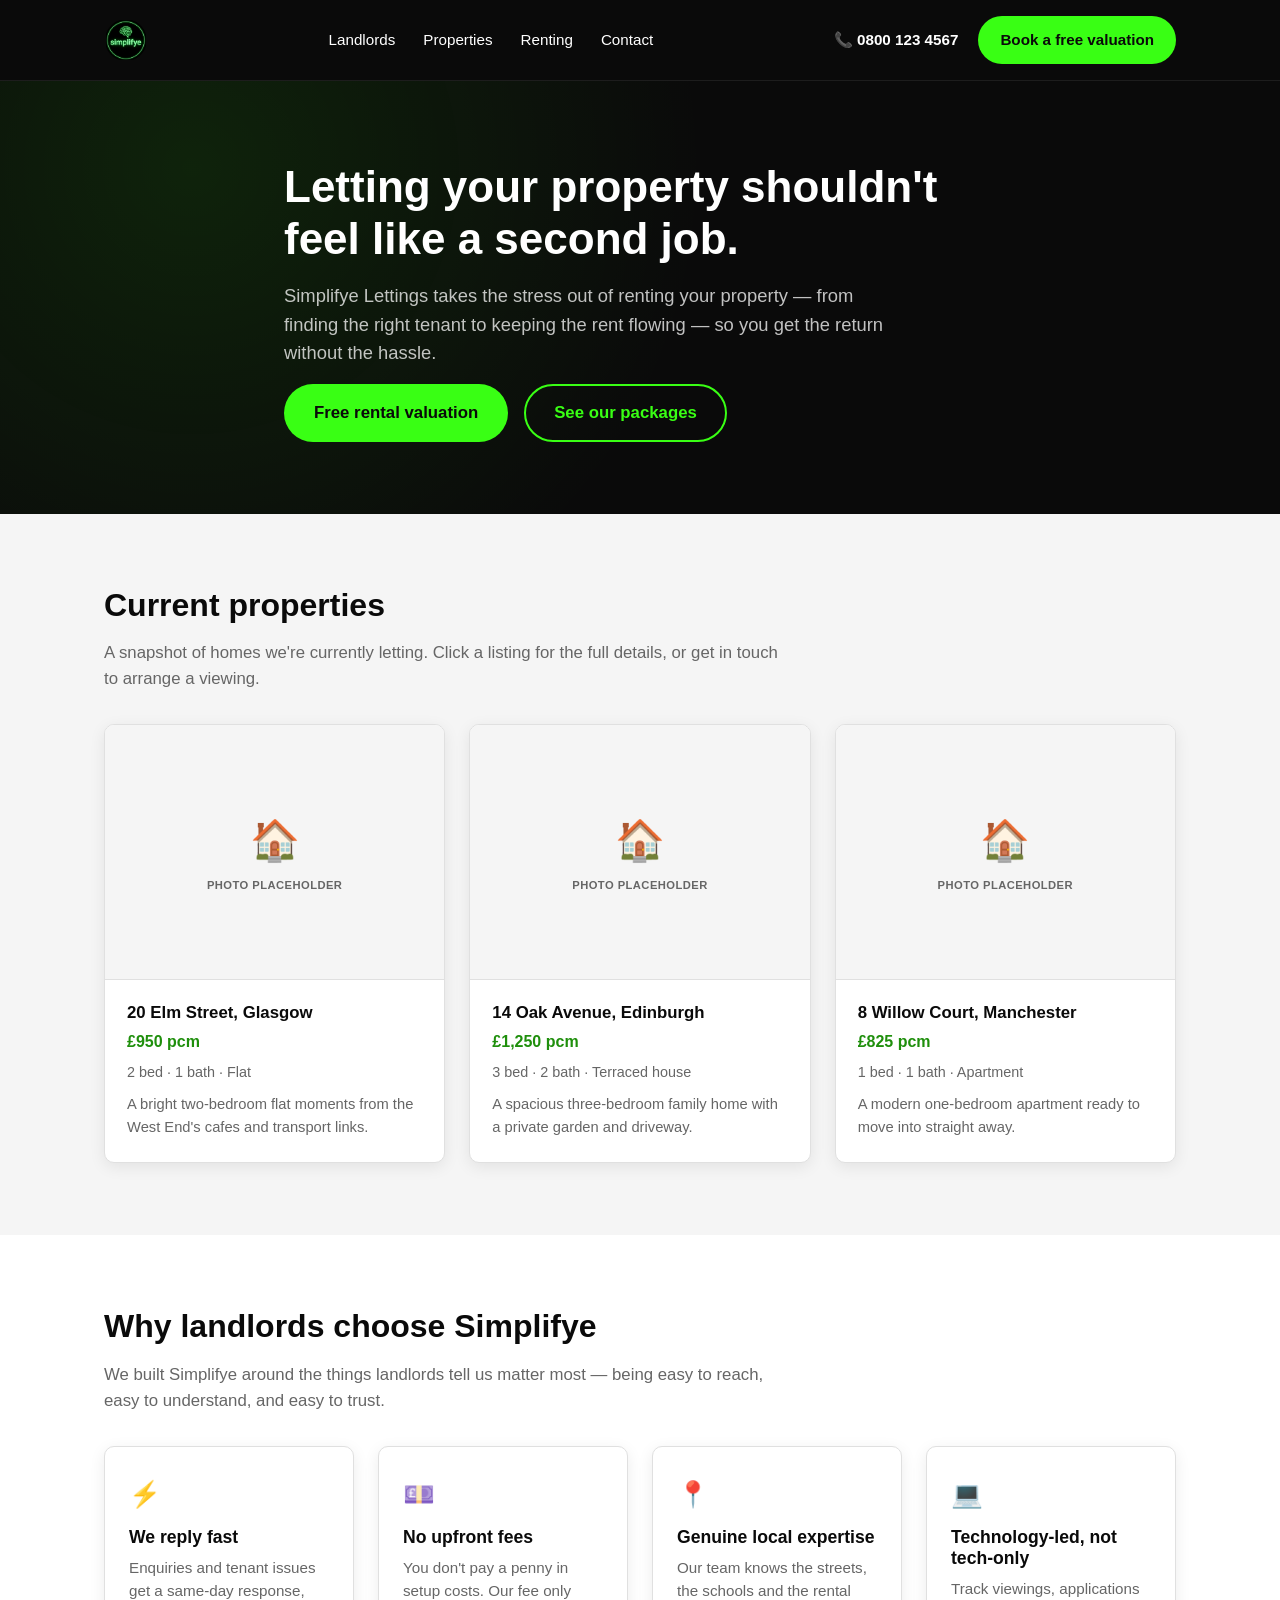
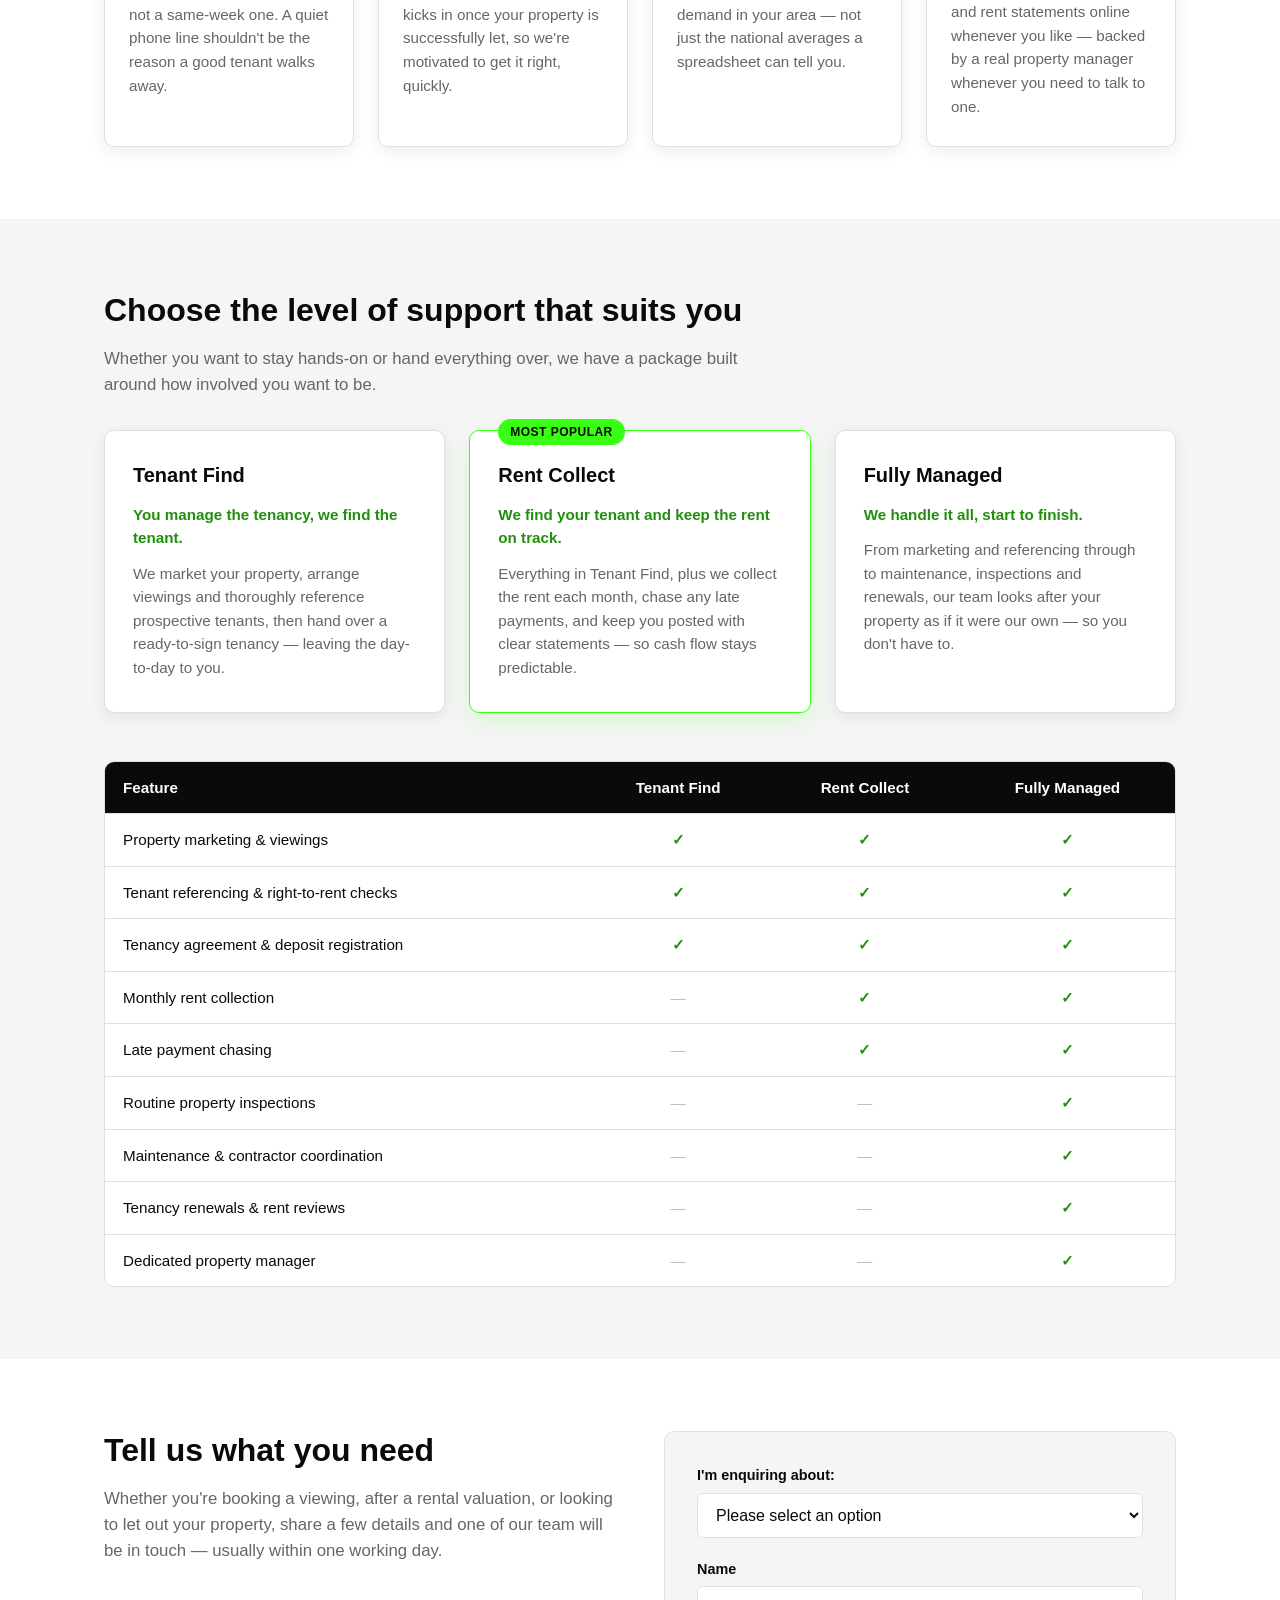
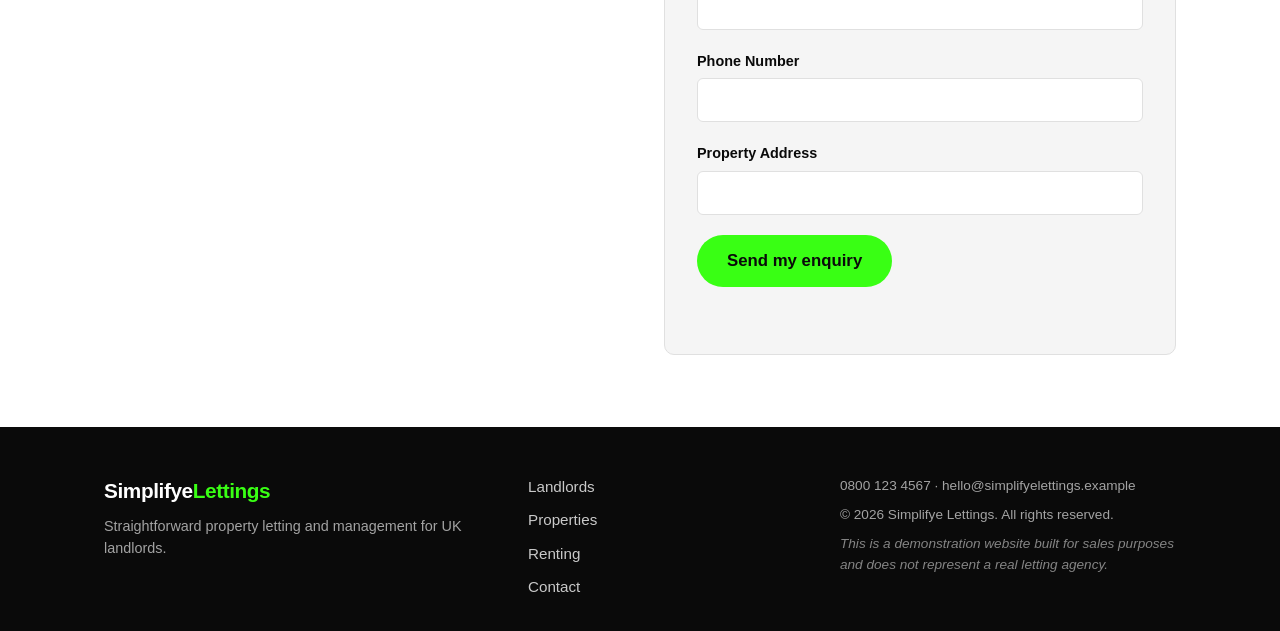
==== index.html @ fdaa7427 "Add browsable Properties section with detail modal - New "Current properties" section with 3 sample " ====
<!DOCTYPE html>
<html lang="en-GB">
<head>
<meta charset="UTF-8">
<meta name="viewport" content="width=device-width, initial-scale=1.0">
<title>Simplifye Lettings — Stress-Free Property Letting for UK Landlords</title>
<meta name="description" content="Simplifye Lettings helps UK landlords let and manage their properties with speed, transparency and local expertise. Book a free rental valuation today.">
<link rel="stylesheet" href="css/styles.css">
</head>
<body>

<header class="site-header">
  <div class="container header-inner">
    <a href="#top" class="logo">
      <img src="assets/Simplifye_Logo.png" alt="Simplifye Lettings" class="logo-img">
    </a>

    <nav class="main-nav" aria-label="Main navigation">
      <a href="#landlords">Landlords</a>
      <a href="#properties">Properties</a>
      <a href="#renting">Renting</a>
      <a href="#contact">Contact</a>
    </nav>

    <div class="header-actions">
      <a href="tel:08001234567" class="phone-link">
        <span aria-hidden="true">📞</span> 0800 123 4567
      </a>
      <a href="#contact" class="btn btn-primary">Book a free valuation</a>
    </div>
  </div>
</header>

<main id="top">

  <!-- HERO -->
  <section class="hero">
    <div class="container hero-inner">
      <h1>Letting your property shouldn't feel like a second job.</h1>
      <p class="hero-sub">
        Simplifye Lettings takes the stress out of renting your property — from finding
        the right tenant to keeping the rent flowing — so you get the return without the hassle.
      </p>
      <div class="hero-ctas">
        <a href="#contact" class="btn btn-primary btn-large">Free rental valuation</a>
        <a href="#packages" class="btn btn-secondary btn-large">See our packages</a>
      </div>
    </div>
  </section>

  <!-- PROPERTIES -->
  <section class="section section-alt" id="properties">
    <div class="container">
      <h2 class="section-title">Current properties</h2>
      <p class="section-lead">
        A snapshot of homes we're currently letting. Click a listing for the full details,
        or get in touch to arrange a viewing.
      </p>

      <div class="properties-grid" id="properties-grid"></div>
    </div>
  </section>

  <!-- WHY LANDLORDS CHOOSE US -->
  <section class="section" id="landlords">
    <div class="container">
      <h2 class="section-title">Why landlords choose Simplifye</h2>
      <p class="section-lead">
        We built Simplifye around the things landlords tell us matter most — being easy to
        reach, easy to understand, and easy to trust.
      </p>

      <div class="benefits-grid">
        <div class="benefit-card">
          <div class="benefit-icon">⚡</div>
          <h3>We reply fast</h3>
          <p>Enquiries and tenant issues get a same-day response, not a same-week one.
          A quiet phone line shouldn't be the reason a good tenant walks away.</p>
        </div>

        <div class="benefit-card">
          <div class="benefit-icon">💷</div>
          <h3>No upfront fees</h3>
          <p>You don't pay a penny in setup costs. Our fee only kicks in once your
          property is successfully let, so we're motivated to get it right, quickly.</p>
        </div>

        <div class="benefit-card">
          <div class="benefit-icon">📍</div>
          <h3>Genuine local expertise</h3>
          <p>Our team knows the streets, the schools and the rental demand in your
          area — not just the national averages a spreadsheet can tell you.</p>
        </div>

        <div class="benefit-card">
          <div class="benefit-icon">💻</div>
          <h3>Technology-led, not tech-only</h3>
          <p>Track viewings, applications and rent statements online whenever you like —
          backed by a real property manager whenever you need to talk to one.</p>
        </div>
      </div>
    </div>
  </section>

  <!-- PACKAGES -->
  <section class="section section-alt" id="renting">
    <div class="container" id="packages">
      <h2 class="section-title">Choose the level of support that suits you</h2>
      <p class="section-lead">
        Whether you want to stay hands-on or hand everything over, we have a package built
        around how involved you want to be.
      </p>

      <div class="packages-grid">
        <div class="package-card">
          <h3>Tenant Find</h3>
          <p class="package-tagline">You manage the tenancy, we find the tenant.</p>
          <p>We market your property, arrange viewings and thoroughly reference prospective
          tenants, then hand over a ready-to-sign tenancy — leaving the day-to-day to you.</p>
        </div>

        <div class="package-card package-featured">
          <span class="package-badge">Most popular</span>
          <h3>Rent Collect</h3>
          <p class="package-tagline">We find your tenant and keep the rent on track.</p>
          <p>Everything in Tenant Find, plus we collect the rent each month, chase any late
          payments, and keep you posted with clear statements — so cash flow stays predictable.</p>
        </div>

        <div class="package-card">
          <h3>Fully Managed</h3>
          <p class="package-tagline">We handle it all, start to finish.</p>
          <p>From marketing and referencing through to maintenance, inspections and renewals,
          our team looks after your property as if it were our own — so you don't have to.</p>
        </div>
      </div>

      <div class="table-wrap">
        <table class="comparison-table">
          <caption class="sr-only">Comparison of Simplifye Lettings service packages</caption>
          <thead>
            <tr>
              <th scope="col">Feature</th>
              <th scope="col">Tenant Find</th>
              <th scope="col">Rent Collect</th>
              <th scope="col">Fully Managed</th>
            </tr>
          </thead>
          <tbody>
            <tr>
              <th scope="row">Property marketing &amp; viewings</th>
              <td class="tick">✓</td>
              <td class="tick">✓</td>
              <td class="tick">✓</td>
            </tr>
            <tr>
              <th scope="row">Tenant referencing &amp; right-to-rent checks</th>
              <td class="tick">✓</td>
              <td class="tick">✓</td>
              <td class="tick">✓</td>
            </tr>
            <tr>
              <th scope="row">Tenancy agreement &amp; deposit registration</th>
              <td class="tick">✓</td>
              <td class="tick">✓</td>
              <td class="tick">✓</td>
            </tr>
            <tr>
              <th scope="row">Monthly rent collection</th>
              <td class="cross">—</td>
              <td class="tick">✓</td>
              <td class="tick">✓</td>
            </tr>
            <tr>
              <th scope="row">Late payment chasing</th>
              <td class="cross">—</td>
              <td class="tick">✓</td>
              <td class="tick">✓</td>
            </tr>
            <tr>
              <th scope="row">Routine property inspections</th>
              <td class="cross">—</td>
              <td class="cross">—</td>
              <td class="tick">✓</td>
            </tr>
            <tr>
              <th scope="row">Maintenance &amp; contractor coordination</th>
              <td class="cross">—</td>
              <td class="cross">—</td>
              <td class="tick">✓</td>
            </tr>
            <tr>
              <th scope="row">Tenancy renewals &amp; rent reviews</th>
              <td class="cross">—</td>
              <td class="cross">—</td>
              <td class="tick">✓</td>
            </tr>
            <tr>
              <th scope="row">Dedicated property manager</th>
              <td class="cross">—</td>
              <td class="cross">—</td>
              <td class="tick">✓</td>
            </tr>
          </tbody>
        </table>
      </div>
    </div>
  </section>

  <!-- CONTACT / VALUATION FORM -->
  <section class="section" id="contact">
    <div class="container contact-inner">
      <div class="contact-copy">
        <h2 class="section-title">Tell us what you need</h2>
        <p class="section-lead">
          Whether you're booking a viewing, after a rental valuation, or looking to let out
          your property, share a few details and one of our team will be in touch — usually
          within one working day.
        </p>
      </div>

      <form id="enquiry-form" class="valuation-form" novalidate>
        <div class="form-row">
          <label for="lead-type">I'm enquiring about:</label>
          <select id="lead-type" name="lead_type" required>
            <option value="" disabled selected>Please select an option</option>
            <option value="viewing">Booking a viewing</option>
            <option value="valuation">Getting a rental valuation</option>
            <option value="landlord_letting">Letting out my property</option>
          </select>
        </div>

        <div class="form-row">
          <label for="name">Name</label>
          <input type="text" id="name" name="name" autocomplete="name" required>
        </div>

        <div class="form-row">
          <label for="phone">Phone Number</label>
          <input type="tel" id="phone" name="phone" autocomplete="tel" required>
        </div>

        <div class="form-row">
          <label for="property">Property Address</label>
          <input type="text" id="property" name="property" autocomplete="street-address" required>
        </div>

        <button type="submit" class="btn btn-primary btn-large" id="submit-btn">
          Send my enquiry
        </button>

        <p class="form-status" id="form-status" role="status" aria-live="polite"></p>
      </form>
    </div>
  </section>

</main>

<div class="modal-overlay" id="property-modal" hidden>
  <div class="modal-panel" role="dialog" aria-modal="true" aria-labelledby="modal-address">
    <button type="button" class="modal-close" id="modal-close" aria-label="Close property details">✕</button>

    <div class="property-image property-image-large" aria-hidden="true">
      <span>🏠</span>
      <span class="property-image-label">Photo placeholder</span>
    </div>

    <div class="modal-body">
      <h3 id="modal-address"></h3>
      <p class="property-price" id="modal-price"></p>
      <p id="modal-desc"></p>

      <div class="modal-facts">
        <div>
          <p class="modal-fact-label">Bedrooms</p>
          <p class="modal-fact-value" id="modal-beds"></p>
        </div>
        <div>
          <p class="modal-fact-label">Bathrooms</p>
          <p class="modal-fact-value" id="modal-baths"></p>
        </div>
        <div>
          <p class="modal-fact-label">Property type</p>
          <p class="modal-fact-value" id="modal-type"></p>
        </div>
        <div>
          <p class="modal-fact-label">Available from</p>
          <p class="modal-fact-value" id="modal-available"></p>
        </div>
      </div>

      <button type="button" class="btn btn-primary btn-large" id="modal-enquire">
        Enquire about this property
      </button>
    </div>
  </div>
</div>

<footer class="site-footer">
  <div class="container footer-inner">
    <div class="footer-brand">
      <span class="logo logo-footer">Simplifye<span>Lettings</span></span>
      <p>Straightforward property letting and management for UK landlords.</p>
    </div>

    <nav class="footer-nav" aria-label="Footer navigation">
      <a href="#landlords">Landlords</a>
      <a href="#properties">Properties</a>
      <a href="#renting">Renting</a>
      <a href="#contact">Contact</a>
    </nav>

    <div class="footer-meta">
      <p>0800 123 4567 · hello@simplifyelettings.example</p>
      <p>&copy; 2026 Simplifye Lettings. All rights reserved.</p>
      <p class="footer-disclaimer">This is a demonstration website built for sales purposes and does not represent a real letting agency.</p>
    </div>
  </div>
</footer>

<script src="js/script.js"></script>
</body>
</html>
---- css/styles.css ----
/* ---------- Design tokens ---------- */
:root {
  --color-ink: #0a0a0a;
  --color-grey: #666666;
  --color-grey-light: #f5f5f5;
  --color-border: #e0e0e0;
  --color-accent: #39ff14;
  --color-accent-deep: #1f8f0c;
  --color-accent-dark: #2dcc10;
  --color-white: #ffffff;
  --font-body: -apple-system, BlinkMacSystemFont, "Segoe UI", Roboto, Helvetica, Arial, sans-serif;
  --radius: 10px;
  --shadow: 0 4px 16px rgba(0, 0, 0, 0.08);
}

* { box-sizing: border-box; }

html { scroll-behavior: smooth; }

body {
  margin: 0;
  font-family: var(--font-body);
  color: var(--color-ink);
  background: var(--color-white);
  line-height: 1.55;
}

.container {
  max-width: 1120px;
  margin: 0 auto;
  padding: 0 24px;
}

h1, h2, h3 {
  font-weight: 700;
  line-height: 1.2;
  margin: 0 0 16px;
}

p { margin: 0 0 16px; }

.sr-only {
  position: absolute;
  width: 1px; height: 1px;
  padding: 0; margin: -1px;
  overflow: hidden;
  clip: rect(0,0,0,0);
  white-space: nowrap;
  border: 0;
}

/* ---------- Buttons ---------- */
.btn {
  display: inline-block;
  padding: 10px 20px;
  border-radius: 999px;
  font-weight: 600;
  text-decoration: none;
  font-size: 0.95rem;
  border: 2px solid transparent;
  cursor: pointer;
  transition: transform 0.12s ease, box-shadow 0.12s ease, background 0.12s ease;
}

.btn-primary {
  background: var(--color-accent);
  color: var(--color-ink);
}
.btn-primary:hover { background: var(--color-accent-dark); }

.btn-secondary {
  background: transparent;
  color: var(--color-accent);
  border-color: var(--color-accent);
}
.btn-secondary:hover {
  background: var(--color-accent);
  color: var(--color-ink);
}

.btn-large { padding: 14px 28px; font-size: 1.05rem; }

/* ---------- Header ---------- */
.site-header {
  border-bottom: 1px solid rgba(255, 255, 255, 0.08);
  position: sticky;
  top: 0;
  background: var(--color-ink);
  z-index: 100;
}

.header-inner {
  display: flex;
  align-items: center;
  justify-content: space-between;
  gap: 24px;
  padding-top: 16px;
  padding-bottom: 16px;
  flex-wrap: wrap;
}

.logo {
  display: inline-flex;
  align-items: center;
  font-size: 1.3rem;
  font-weight: 800;
  color: var(--color-white);
  text-decoration: none;
  letter-spacing: -0.02em;
}
.logo span { color: var(--color-accent); }

.logo-img {
  height: 44px;
  width: auto;
  display: block;
}

.main-nav {
  display: flex;
  gap: 28px;
}
.main-nav a {
  color: var(--color-white);
  text-decoration: none;
  font-weight: 500;
  font-size: 0.95rem;
}
.main-nav a:hover { color: var(--color-accent); }

.header-actions {
  display: flex;
  align-items: center;
  gap: 20px;
}

.phone-link {
  color: var(--color-white);
  text-decoration: none;
  font-weight: 600;
  font-size: 0.95rem;
  white-space: nowrap;
}
.phone-link:hover { color: var(--color-accent); }

/* ---------- Hero ---------- */
.hero {
  background: radial-gradient(circle at 15% 20%, rgba(57, 255, 20, 0.10), transparent 45%), var(--color-ink);
  padding: 80px 0 72px;
}

.hero-inner { max-width: 760px; }

.hero h1 {
  font-size: clamp(2rem, 4vw, 2.75rem);
  color: var(--color-white);
}

.hero-sub {
  font-size: 1.15rem;
  color: rgba(255, 255, 255, 0.75);
  max-width: 600px;
}

.hero-ctas {
  display: flex;
  gap: 16px;
  flex-wrap: wrap;
  margin-top: 8px;
}

/* ---------- Sections ---------- */
.section { padding: 72px 0; }
.section-alt { background: var(--color-grey-light); }

.section-title {
  font-size: clamp(1.5rem, 3vw, 2rem);
  color: var(--color-ink);
}

.section-lead {
  color: var(--color-grey);
  max-width: 680px;
  font-size: 1.05rem;
}

/* ---------- Benefits ---------- */
.benefits-grid {
  display: grid;
  grid-template-columns: repeat(auto-fit, minmax(230px, 1fr));
  gap: 24px;
  margin-top: 32px;
}

.benefit-card {
  background: var(--color-white);
  border: 1px solid var(--color-border);
  border-radius: var(--radius);
  padding: 28px 24px;
  box-shadow: var(--shadow);
}

.benefit-icon {
  font-size: 1.6rem;
  margin-bottom: 12px;
}

.benefit-card h3 {
  font-size: 1.1rem;
  margin-bottom: 8px;
}

.benefit-card p {
  color: var(--color-grey);
  font-size: 0.95rem;
  margin-bottom: 0;
}

/* ---------- Properties ---------- */
.properties-grid {
  display: grid;
  grid-template-columns: repeat(auto-fit, minmax(260px, 1fr));
  gap: 24px;
  margin-top: 32px;
}

.property-card {
  background: var(--color-white);
  border: 1px solid var(--color-border);
  border-radius: var(--radius);
  overflow: hidden;
  box-shadow: var(--shadow);
  cursor: pointer;
  text-align: left;
  transition: transform 0.12s ease, box-shadow 0.12s ease;
}

.property-card:hover {
  transform: translateY(-3px);
  box-shadow: 0 10px 28px rgba(0, 0, 0, 0.12);
}

.property-card:focus-visible {
  outline: none;
  box-shadow: 0 0 0 3px rgba(57, 255, 20, 0.35), 0 10px 28px rgba(0, 0, 0, 0.12);
}

.property-image {
  aspect-ratio: 4 / 3;
  background: var(--color-grey-light);
  border-bottom: 1px solid var(--color-border);
  display: flex;
  flex-direction: column;
  align-items: center;
  justify-content: center;
  gap: 6px;
  font-size: 2.5rem;
}

.property-image-large {
  aspect-ratio: 16 / 9;
  font-size: 3.5rem;
  border-radius: var(--radius) var(--radius) 0 0;
}

.property-image-label {
  font-size: 0.7rem;
  font-weight: 600;
  text-transform: uppercase;
  letter-spacing: 0.04em;
  color: var(--color-grey);
}

.property-body {
  padding: 20px 22px 24px;
}

.property-address {
  font-weight: 700;
  font-size: 1.05rem;
  color: var(--color-ink);
  margin: 0 0 4px;
}

.property-price {
  color: var(--color-accent-deep);
  font-weight: 700;
  font-size: 1rem;
  margin: 0 0 6px;
}

.property-meta {
  color: var(--color-grey);
  font-size: 0.9rem;
  margin: 0 0 10px;
}

.property-desc {
  color: var(--color-grey);
  font-size: 0.92rem;
  margin: 0;
}

/* ---------- Property detail modal ---------- */
.modal-overlay {
  position: fixed;
  inset: 0;
  background: rgba(10, 10, 10, 0.72);
  display: flex;
  align-items: center;
  justify-content: center;
  padding: 24px;
  z-index: 1000;
}

.modal-overlay[hidden] { display: none; }

body.modal-open { overflow: hidden; }

.modal-panel {
  position: relative;
  background: var(--color-white);
  border-radius: var(--radius);
  width: 100%;
  max-width: 560px;
  max-height: 90vh;
  overflow-y: auto;
  box-shadow: 0 24px 64px rgba(0, 0, 0, 0.4);
}

.modal-close {
  position: absolute;
  top: 14px;
  right: 14px;
  width: 36px;
  height: 36px;
  border-radius: 50%;
  border: 1px solid var(--color-border);
  background: var(--color-white);
  color: var(--color-ink);
  font-size: 1rem;
  line-height: 1;
  cursor: pointer;
  display: flex;
  align-items: center;
  justify-content: center;
  z-index: 1;
}
.modal-close:hover { background: var(--color-grey-light); }

.modal-body { padding: 28px; }

.modal-body h3 {
  margin: 0 0 6px;
  color: var(--color-ink);
  font-size: 1.3rem;
}

.modal-facts {
  display: grid;
  grid-template-columns: repeat(auto-fit, minmax(120px, 1fr));
  gap: 16px;
  margin: 20px 0;
  padding: 18px;
  background: var(--color-grey-light);
  border-radius: calc(var(--radius) - 2px);
}

.modal-fact-label {
  font-size: 0.72rem;
  font-weight: 600;
  text-transform: uppercase;
  letter-spacing: 0.04em;
  color: var(--color-grey);
  margin: 0 0 2px;
}

.modal-fact-value {
  font-weight: 700;
  color: var(--color-ink);
  margin: 0;
}

/* ---------- Packages ---------- */
.packages-grid {
  display: grid;
  grid-template-columns: repeat(auto-fit, minmax(250px, 1fr));
  gap: 24px;
  margin-top: 32px;
}

.package-card {
  position: relative;
  background: var(--color-white);
  border: 1px solid var(--color-border);
  border-radius: var(--radius);
  padding: 32px 28px;
  box-shadow: var(--shadow);
}

.package-featured {
  border-color: var(--color-accent);
  box-shadow: 0 8px 24px rgba(57, 255, 20, 0.15);
}

.package-badge {
  position: absolute;
  top: -12px;
  left: 28px;
  background: var(--color-accent);
  color: var(--color-ink);
  font-size: 0.75rem;
  font-weight: 700;
  text-transform: uppercase;
  letter-spacing: 0.04em;
  padding: 4px 12px;
  border-radius: 999px;
}

.package-card h3 {
  font-size: 1.25rem;
  color: var(--color-ink);
}

.package-tagline {
  font-weight: 600;
  color: var(--color-accent-deep);
  font-size: 0.95rem;
  margin-bottom: 12px;
}

.package-card p:not(.package-tagline) {
  color: var(--color-grey);
  font-size: 0.95rem;
  margin-bottom: 0;
}

/* ---------- Comparison table ---------- */
.table-wrap {
  margin-top: 48px;
  overflow-x: auto;
  border: 1px solid var(--color-border);
  border-radius: var(--radius);
  background: var(--color-white);
}

.comparison-table {
  width: 100%;
  border-collapse: collapse;
  min-width: 560px;
  font-size: 0.95rem;
}

.comparison-table th,
.comparison-table td {
  padding: 14px 18px;
  text-align: center;
  border-bottom: 1px solid var(--color-border);
}

.comparison-table thead th {
  background: var(--color-ink);
  color: var(--color-white);
  font-weight: 600;
}

.comparison-table thead th:first-child {
  text-align: left;
}

.comparison-table th[scope="row"] {
  text-align: left;
  font-weight: 500;
  color: var(--color-ink);
}

.comparison-table tbody tr:last-child td,
.comparison-table tbody tr:last-child th {
  border-bottom: none;
}

.comparison-table .tick { color: var(--color-accent-deep); font-weight: 700; }
.comparison-table .cross { color: #b7c0c7; }

/* ---------- Contact / form ---------- */
.contact-inner {
  display: grid;
  grid-template-columns: 1fr 1fr;
  gap: 48px;
  align-items: start;
}

.valuation-form {
  background: var(--color-grey-light);
  border: 1px solid var(--color-border);
  border-radius: var(--radius);
  padding: 32px;
}

.form-row {
  display: flex;
  flex-direction: column;
  gap: 6px;
  margin-bottom: 20px;
}

.form-row label {
  font-weight: 600;
  font-size: 0.9rem;
  color: var(--color-ink);
}

.form-row input,
.form-row select {
  padding: 12px 14px;
  border: 1px solid var(--color-border);
  border-radius: 6px;
  font-size: 1rem;
  font-family: inherit;
  background: var(--color-white);
  color: var(--color-ink);
}

.form-row input:focus,
.form-row select:focus {
  outline: none;
  border-color: var(--color-accent-deep);
  box-shadow: 0 0 0 3px rgba(57, 255, 20, 0.2);
}

.form-status {
  margin: 16px 0 0;
  font-weight: 600;
  min-height: 1.2em;
}

.form-status.success { color: var(--color-accent-deep); }
.form-status.error { color: #b3261e; }

/* ---------- Footer ---------- */
.site-footer {
  background: var(--color-ink);
  color: #c9c9c9;
  padding: 48px 0 32px;
}

.footer-inner {
  display: grid;
  grid-template-columns: 1.4fr 1fr 1.2fr;
  gap: 32px;
}

.footer-brand p {
  color: #a3a3a3;
  font-size: 0.9rem;
  margin-top: 8px;
}

.logo-footer { color: var(--color-white); }
.logo-footer span { color: var(--color-accent); }

.footer-nav {
  display: flex;
  flex-direction: column;
  gap: 10px;
}

.footer-nav a {
  color: #c9c9c9;
  text-decoration: none;
  font-size: 0.95rem;
}
.footer-nav a:hover { color: var(--color-accent); }

.footer-meta p {
  font-size: 0.85rem;
  color: #a3a3a3;
  margin: 0 0 8px;
}

.footer-disclaimer {
  font-style: italic;
  opacity: 0.8;
}

/* ---------- Responsive ---------- */
@media (max-width: 860px) {
  .contact-inner { grid-template-columns: 1fr; }
  .footer-inner { grid-template-columns: 1fr; }
  .main-nav { order: 3; width: 100%; justify-content: center; }
  .header-inner { justify-content: center; text-align: center; }
}

@media (max-width: 600px) {
  .header-actions { flex-direction: column; gap: 10px; width: 100%; }
  .header-actions .btn { width: 100%; text-align: center; }
  .hero { padding: 56px 0 48px; }
  .section { padding: 56px 0; }
}
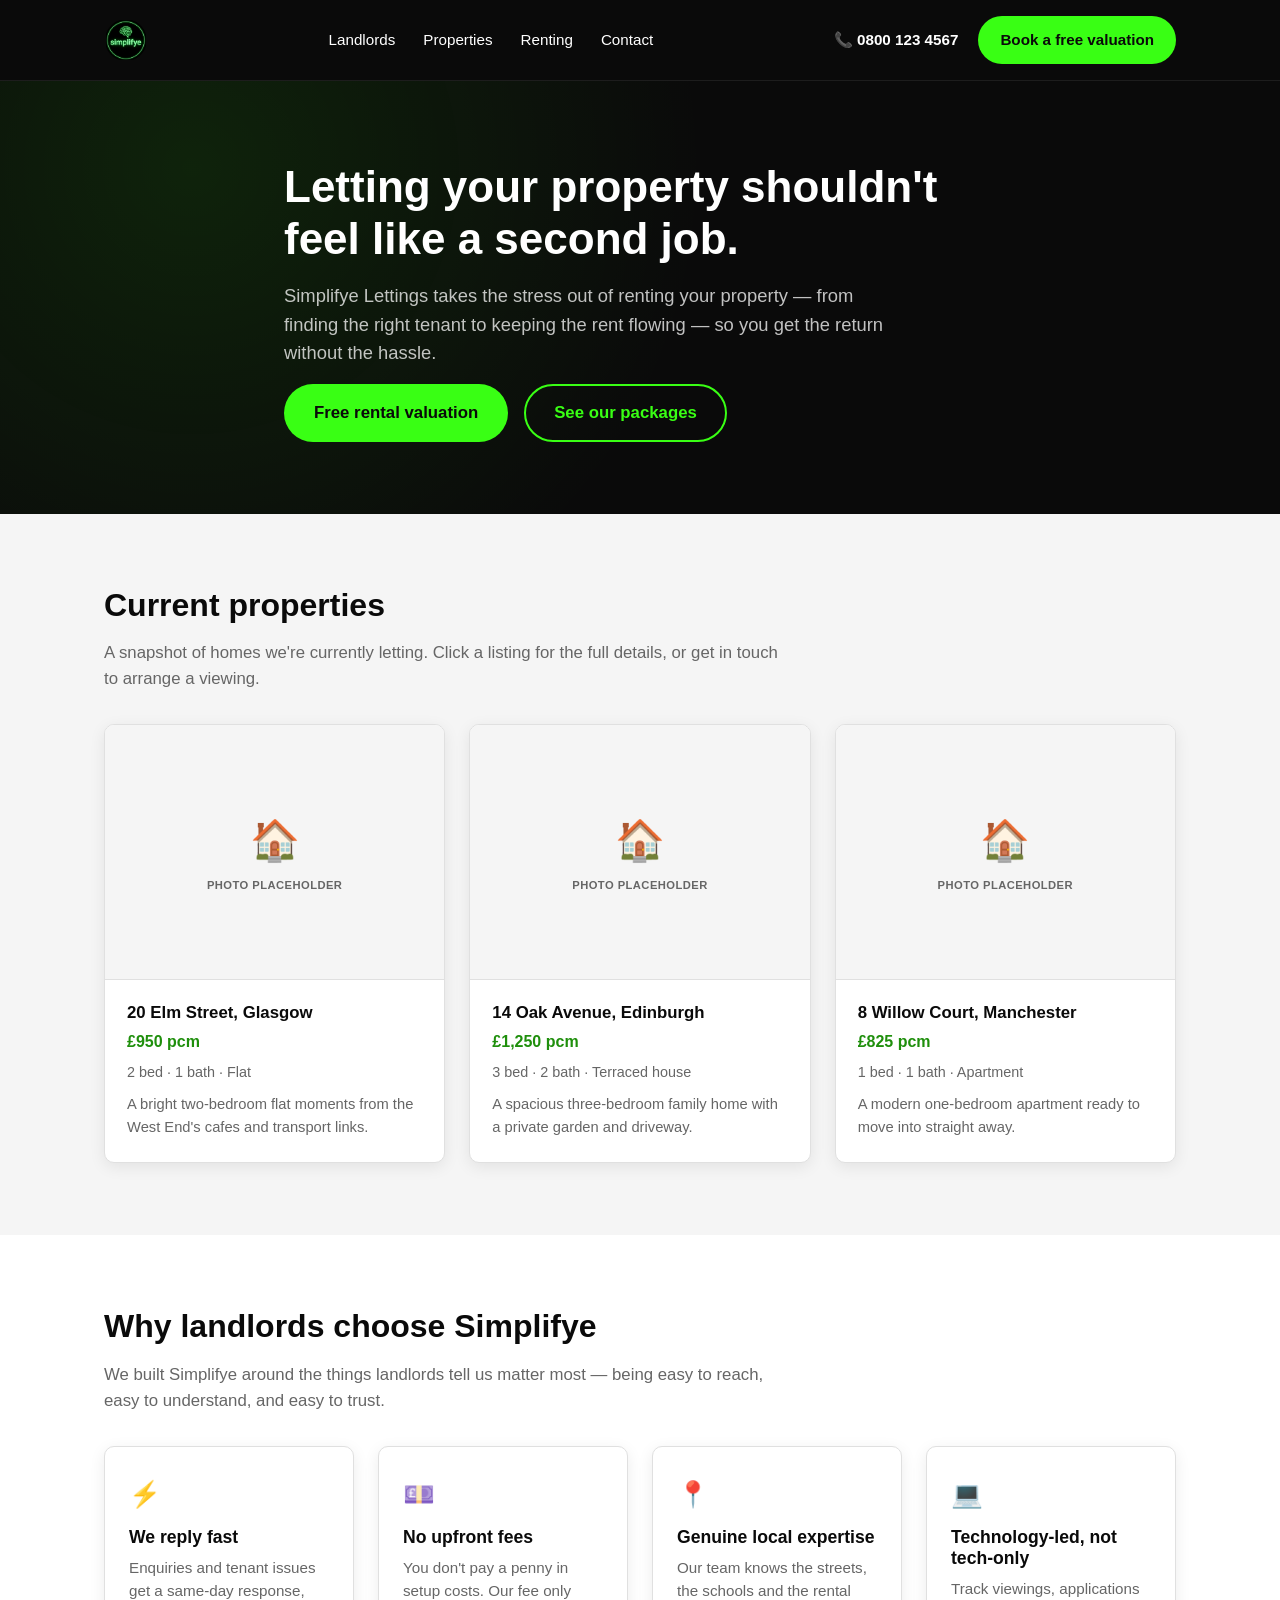
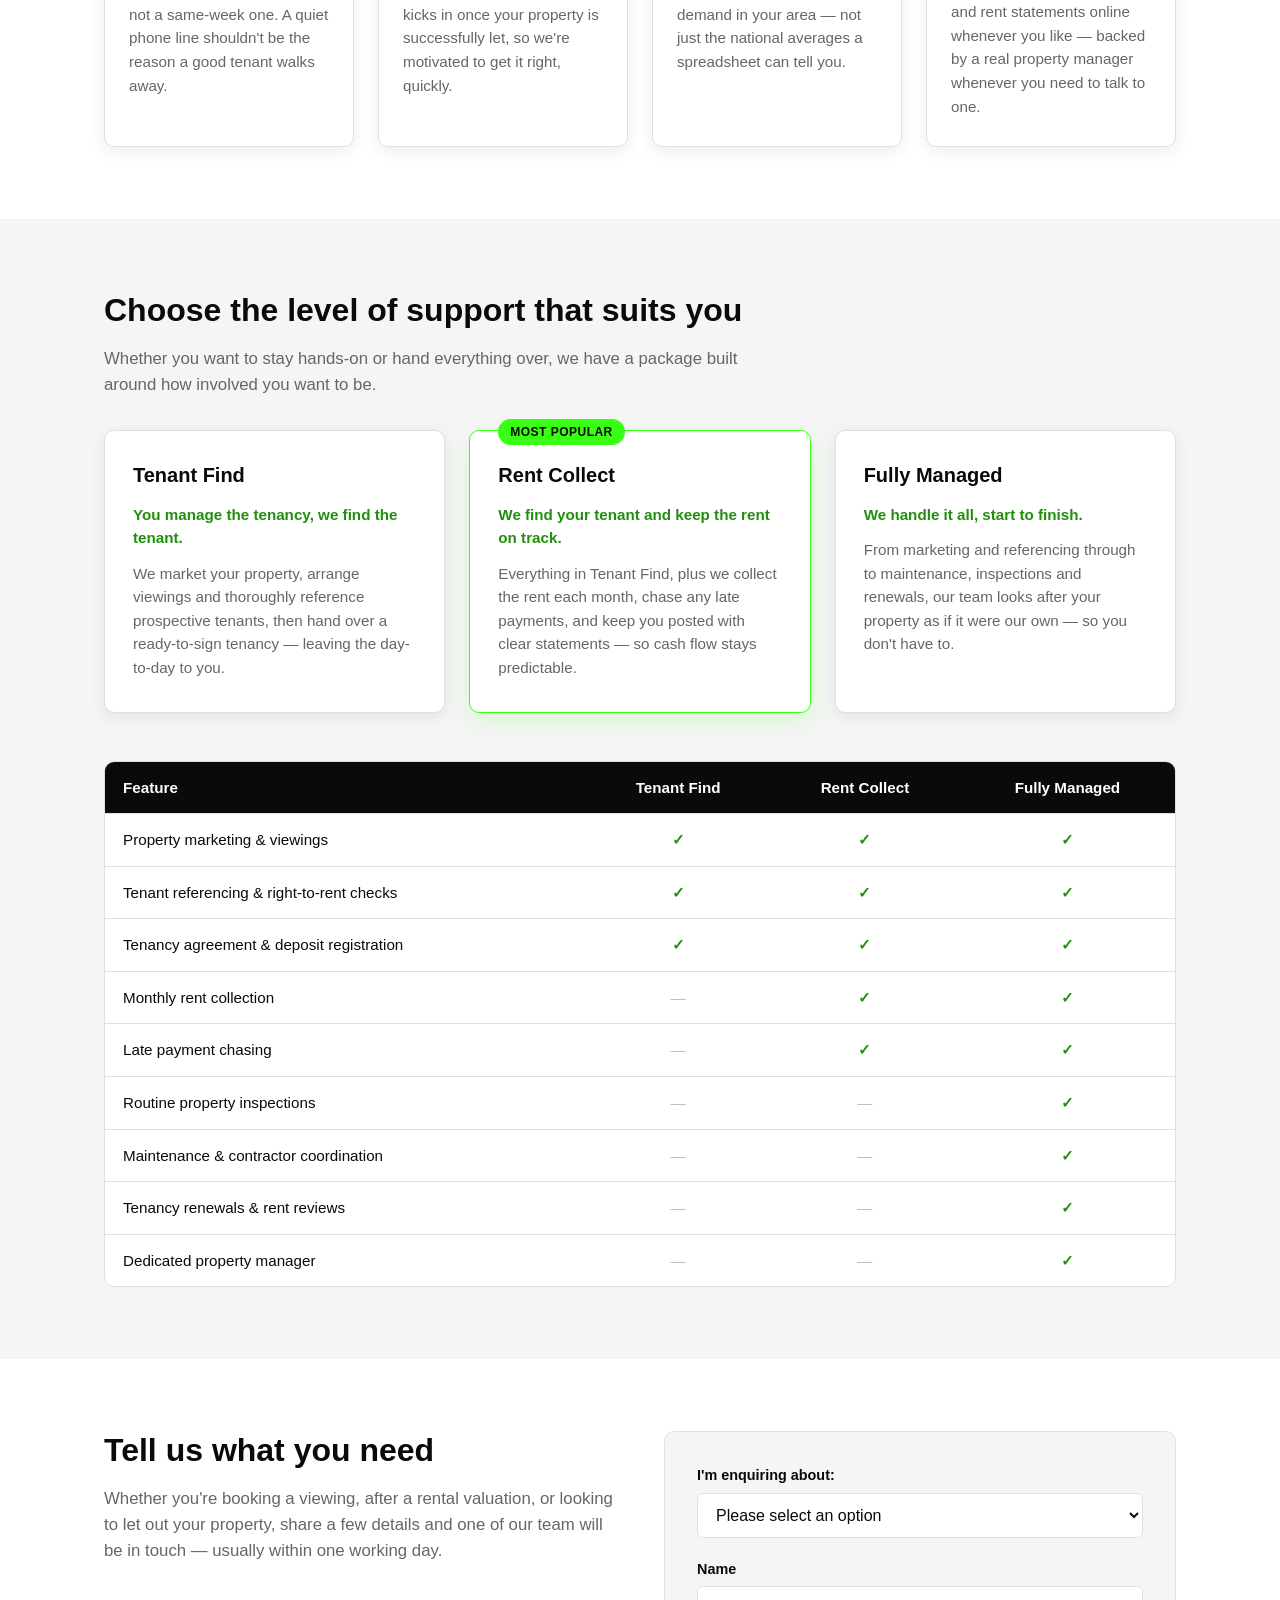
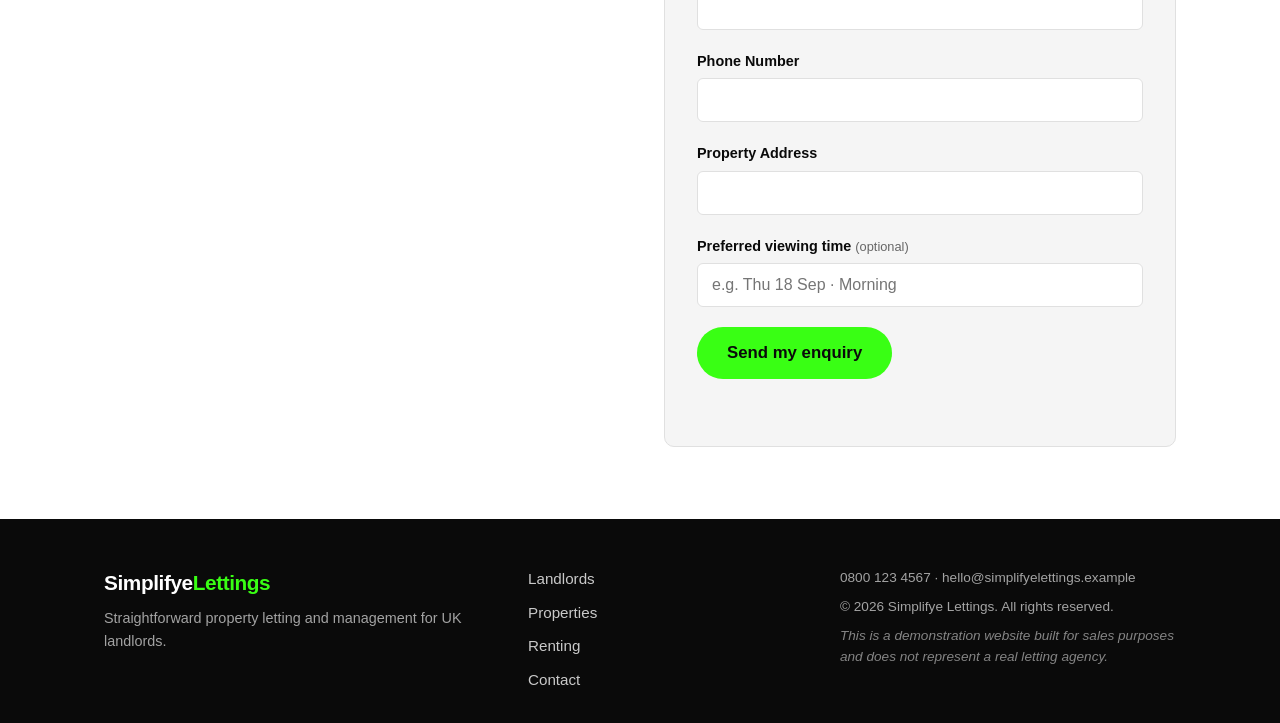
==== commit 35b3bb8f: "Add "Tour this home" day/time picker to the property modal Modeled on a day-picker (next 7 days as b" ====
--- a/index.html
+++ b/index.html
@@ -245,6 +245,11 @@
           <input type="text" id="property" name="property" autocomplete="street-address" required>
         </div>
 
+        <div class="form-row">
+          <label for="preferred-viewing">Preferred viewing time <span class="optional-tag">(optional)</span></label>
+          <input type="text" id="preferred-viewing" name="preferred_viewing_time" placeholder="e.g. Thu 18 Sep · Morning">
+        </div>
+
         <button type="submit" class="btn btn-primary btn-large" id="submit-btn">
           Send my enquiry
         </button>
@@ -286,6 +291,18 @@
         <div>
           <p class="modal-fact-label">Available from</p>
           <p class="modal-fact-value" id="modal-available"></p>
+        </div>
+      </div>
+
+      <div class="tour-section">
+        <p class="tour-label">Tour this home</p>
+
+        <div class="tour-days" id="tour-days"></div>
+
+        <div class="tour-times" id="tour-times">
+          <button type="button" class="tour-time-btn" data-time="Morning">Morning</button>
+          <button type="button" class="tour-time-btn" data-time="Afternoon">Afternoon</button>
+          <button type="button" class="tour-time-btn" data-time="Evening">Evening</button>
         </div>
       </div>
 
--- a/css/styles.css
+++ b/css/styles.css
@@ -381,6 +381,91 @@
   margin: 0;
 }
 
+/* ---------- Tour this home ---------- */
+.tour-section { margin: 4px 0 24px; }
+
+.tour-label {
+  font-weight: 700;
+  font-size: 0.95rem;
+  color: var(--color-ink);
+  margin: 0 0 10px;
+}
+
+.tour-days {
+  display: flex;
+  gap: 8px;
+  overflow-x: auto;
+  padding-bottom: 6px;
+  margin-bottom: 12px;
+}
+
+.tour-day-btn {
+  flex: 0 0 auto;
+  min-width: 60px;
+  padding: 10px 6px;
+  border-radius: 8px;
+  border: 1px solid var(--color-border);
+  background: var(--color-white);
+  color: var(--color-ink);
+  font-family: inherit;
+  text-align: center;
+  cursor: pointer;
+  line-height: 1.3;
+}
+.tour-day-btn:hover { border-color: var(--color-accent); }
+.tour-day-btn.selected {
+  background: var(--color-accent);
+  border-color: var(--color-accent);
+}
+
+.tour-day-name {
+  display: block;
+  font-size: 0.68rem;
+  font-weight: 600;
+  text-transform: uppercase;
+  letter-spacing: 0.03em;
+  color: var(--color-grey);
+}
+.tour-day-btn.selected .tour-day-name { color: var(--color-ink); }
+
+.tour-day-num {
+  display: block;
+  font-size: 1rem;
+  font-weight: 700;
+  margin-top: 2px;
+}
+
+.tour-times {
+  display: flex;
+  gap: 8px;
+}
+
+.tour-time-btn {
+  flex: 1;
+  padding: 10px 8px;
+  border-radius: 8px;
+  border: 1px solid var(--color-border);
+  background: var(--color-white);
+  color: var(--color-ink);
+  font-family: inherit;
+  font-size: 0.88rem;
+  font-weight: 600;
+  cursor: pointer;
+}
+.tour-time-btn:hover { border-color: var(--color-accent); }
+.tour-time-btn.selected {
+  background: var(--color-accent);
+  border-color: var(--color-accent);
+}
+
+.optional-tag {
+  font-weight: 400;
+  color: var(--color-grey);
+  font-size: 0.8rem;
+  text-transform: none;
+  letter-spacing: 0;
+}
+
 /* ---------- Packages ---------- */
 .packages-grid {
   display: grid;
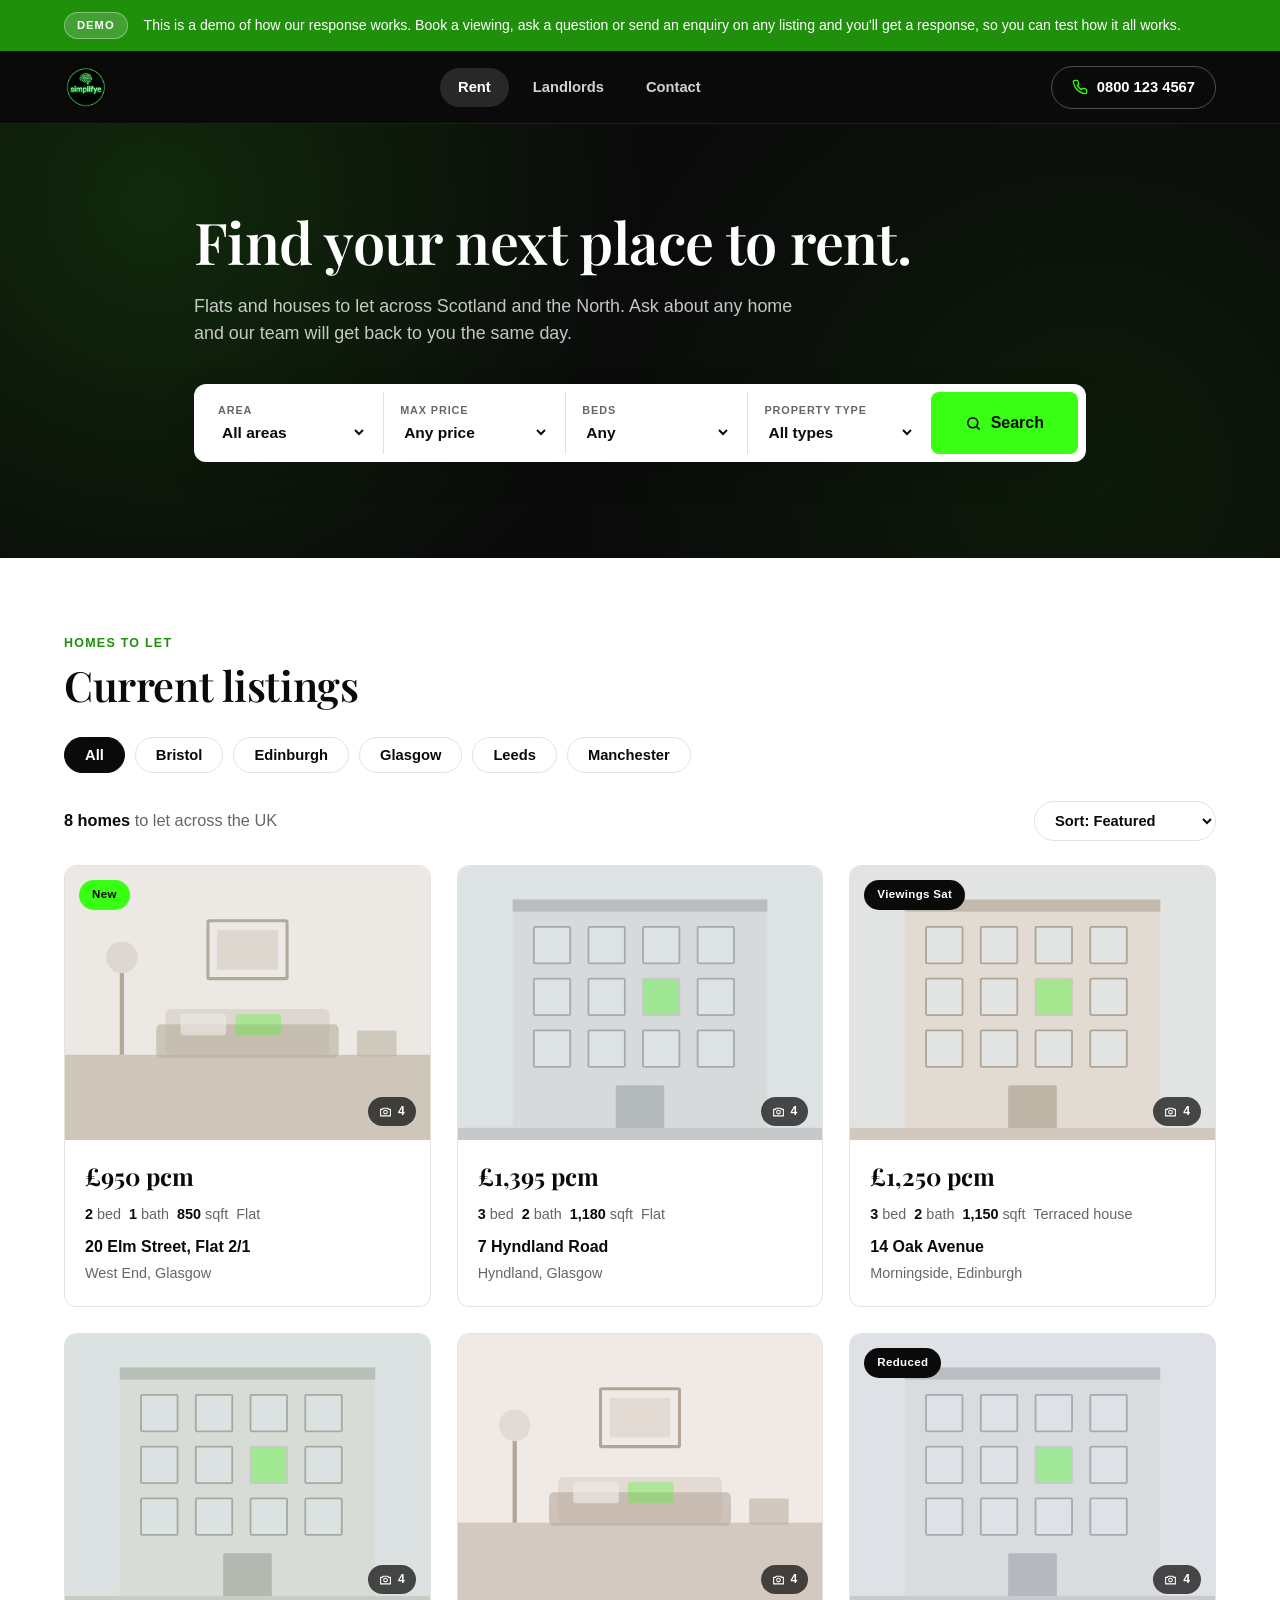
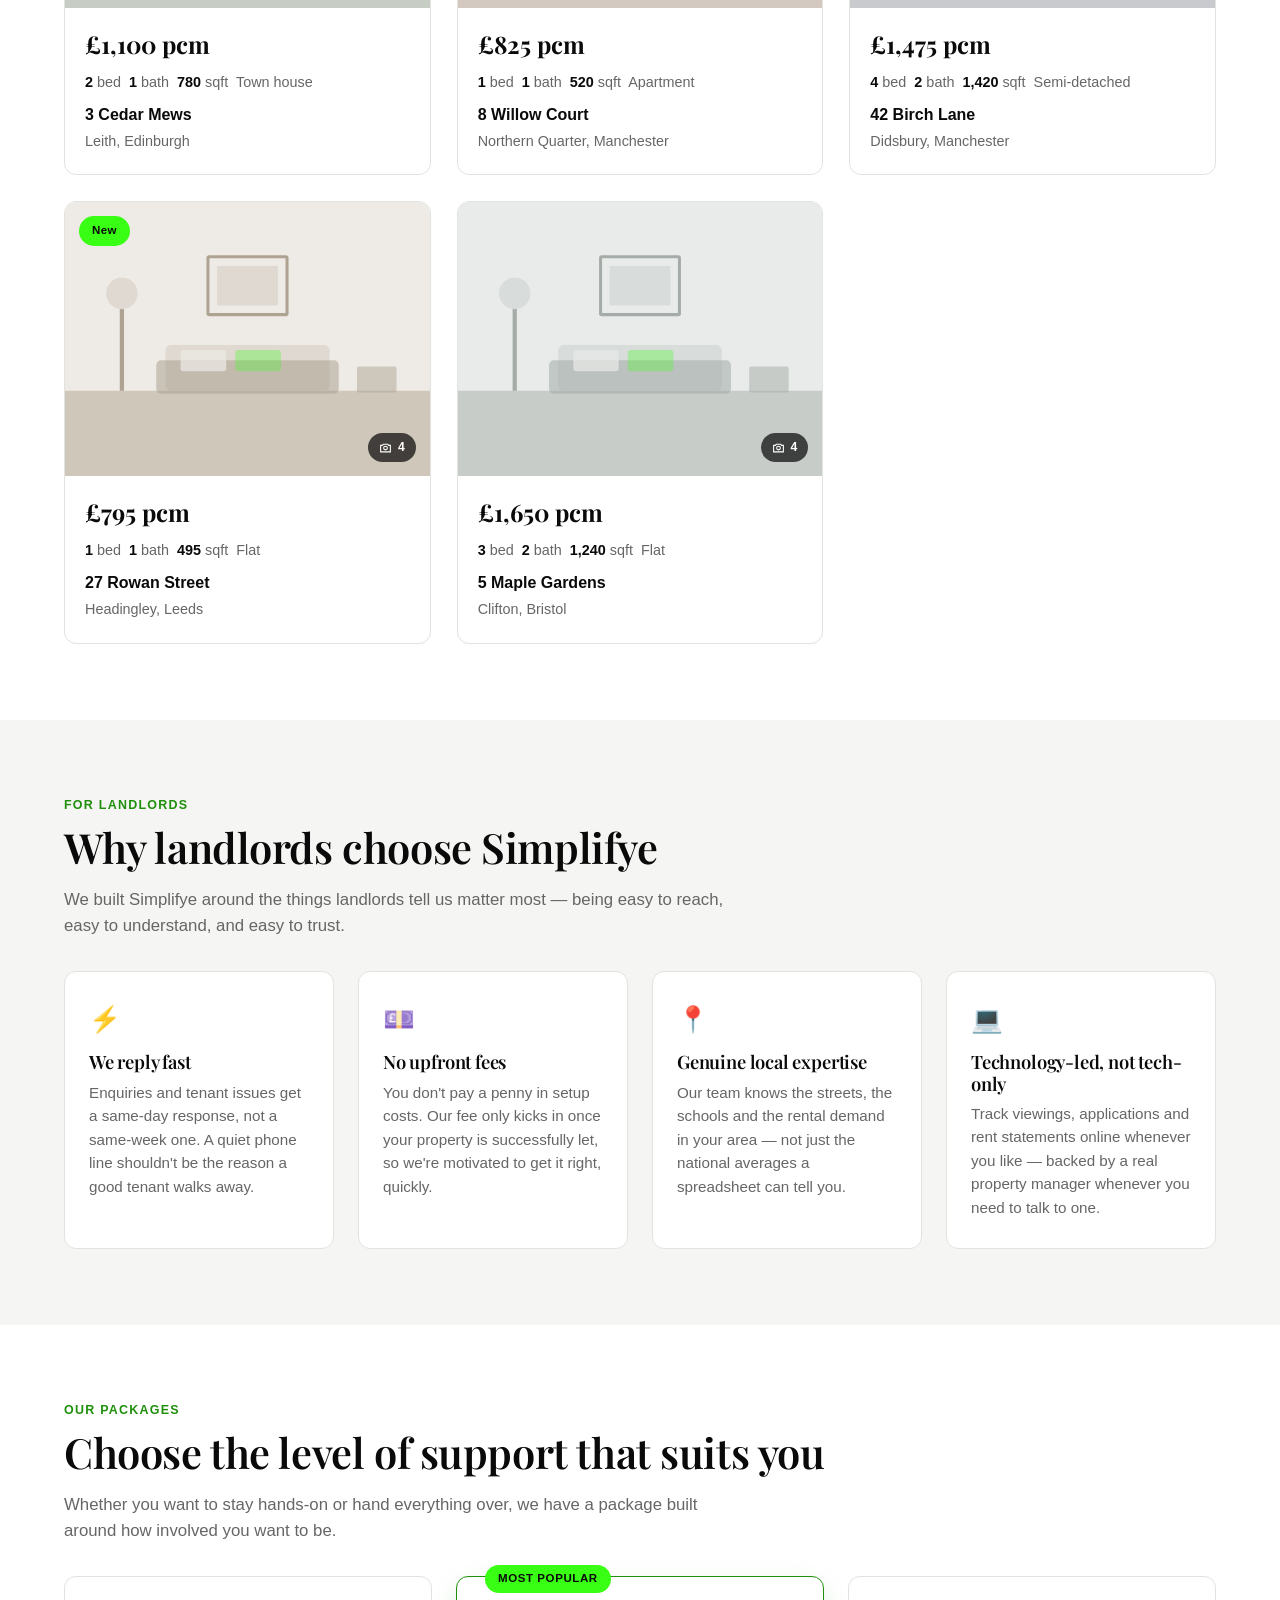
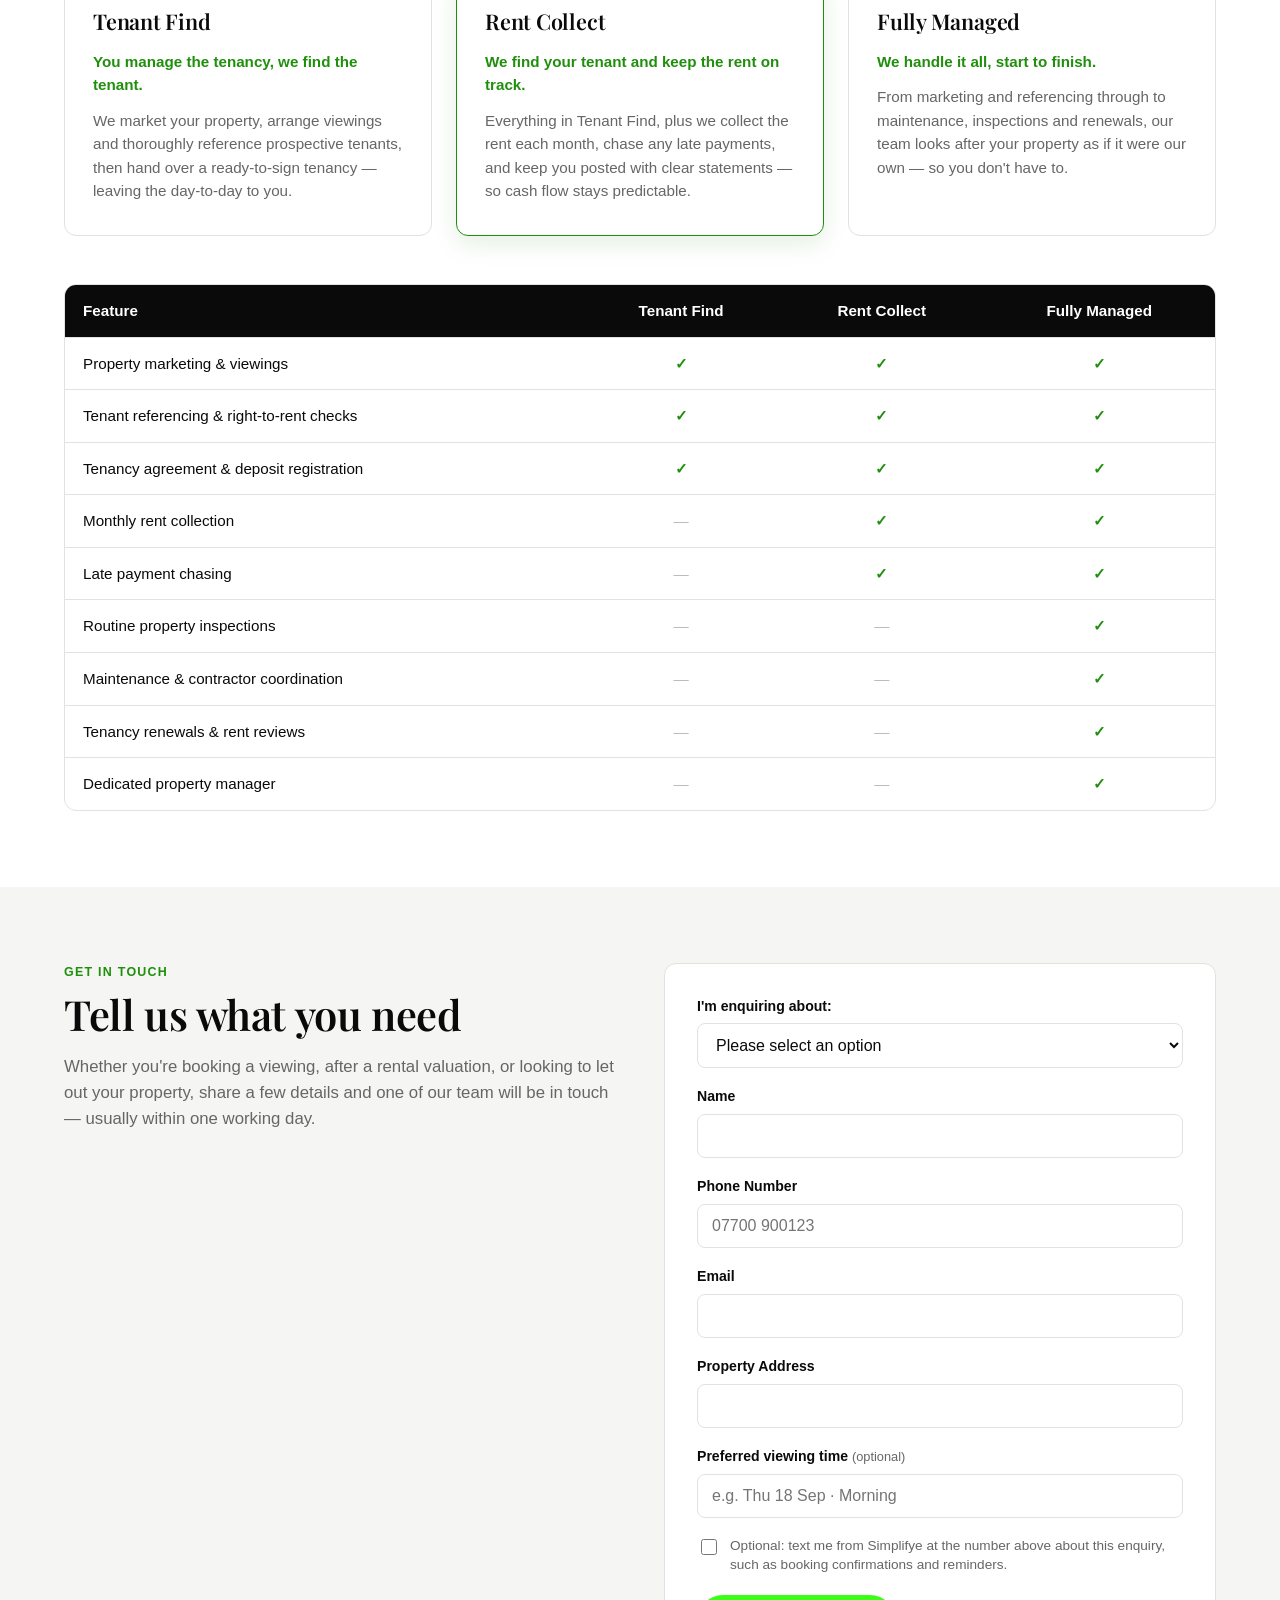
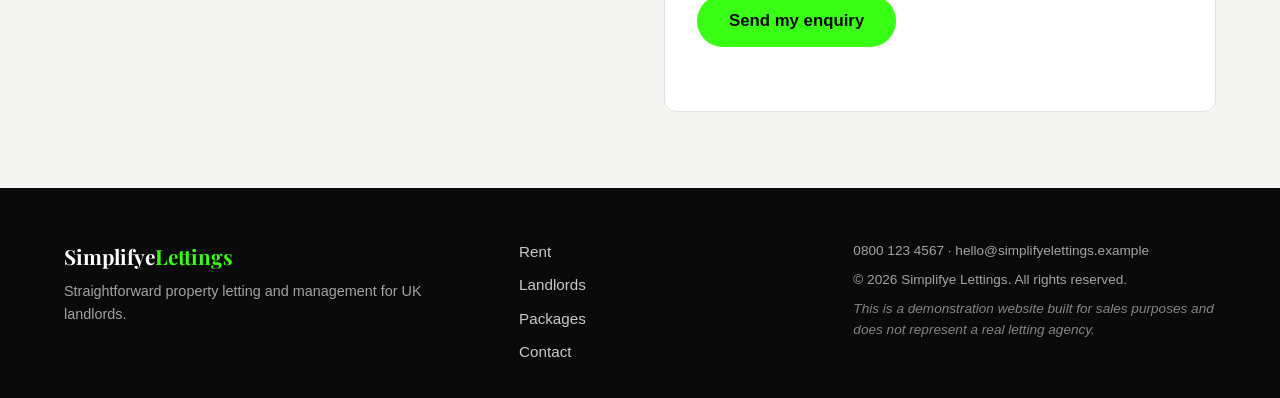
==== commit f016826a: "Rebuild homepage and add listing pages in the reference layout Restructures the demo around a real b" ====
--- a/index.html
+++ b/index.html
@@ -3,67 +3,128 @@
 <head>
 <meta charset="UTF-8">
 <meta name="viewport" content="width=device-width, initial-scale=1.0">
-<title>Simplifye Lettings — Stress-Free Property Letting for UK Landlords</title>
-<meta name="description" content="Simplifye Lettings helps UK landlords let and manage their properties with speed, transparency and local expertise. Book a free rental valuation today.">
+<title>Simplifye Lettings — Homes to let across the UK</title>
+<meta name="description" content="Browse homes to let with Simplifye Lettings. Book a viewing, ask a question, or get a free rental valuation — our team responds the same day.">
+<link rel="preconnect" href="https://fonts.googleapis.com">
+<link rel="preconnect" href="https://fonts.gstatic.com" crossorigin>
+<link href="https://fonts.googleapis.com/css2?family=Playfair+Display:wght@500;600;700&display=swap" rel="stylesheet">
 <link rel="stylesheet" href="css/styles.css">
 </head>
 <body>
 
+<div class="demo-banner">
+  <div class="container demo-banner-inner">
+    <span class="demo-pill">Demo</span>
+    <p>This is a demo of how our response works. Book a viewing, ask a question or send an
+    enquiry on any listing and you'll get a response, so you can test how it all works.</p>
+  </div>
+</div>
+
 <header class="site-header">
   <div class="container header-inner">
-    <a href="#top" class="logo">
+    <a href="index.html" class="logo">
       <img src="assets/Simplifye_Logo.png" alt="Simplifye Lettings" class="logo-img">
     </a>
 
     <nav class="main-nav" aria-label="Main navigation">
-      <a href="#landlords">Landlords</a>
-      <a href="#properties">Properties</a>
-      <a href="#renting">Renting</a>
-      <a href="#contact">Contact</a>
+      <a href="#homes" class="nav-pill nav-pill-active">Rent</a>
+      <a href="#landlords" class="nav-pill">Landlords</a>
+      <a href="#contact" class="nav-pill">Contact</a>
     </nav>
 
-    <div class="header-actions">
-      <a href="tel:08001234567" class="phone-link">
-        <span aria-hidden="true">📞</span> 0800 123 4567
-      </a>
-      <a href="#contact" class="btn btn-primary">Book a free valuation</a>
-    </div>
+    <a href="tel:08001234567" class="phone-btn">
+      <span class="phone-icon" aria-hidden="true">
+        <svg viewBox="0 0 24 24" width="16" height="16" fill="none" stroke="currentColor" stroke-width="2" stroke-linecap="round" stroke-linejoin="round"><path d="M22 16.92v3a2 2 0 0 1-2.18 2 19.79 19.79 0 0 1-8.63-3.07 19.5 19.5 0 0 1-6-6 19.79 19.79 0 0 1-3.07-8.67A2 2 0 0 1 4.11 2h3a2 2 0 0 1 2 1.72c.13.96.36 1.9.7 2.81a2 2 0 0 1-.45 2.11L8.09 9.91a16 16 0 0 0 6 6l1.27-1.27a2 2 0 0 1 2.11-.45c.91.34 1.85.57 2.81.7A2 2 0 0 1 22 16.92z"/></svg>
+      </span>
+      0800 123 4567
+    </a>
   </div>
 </header>
 
-<main id="top">
+<main>
 
   <!-- HERO -->
   <section class="hero">
     <div class="container hero-inner">
-      <h1>Letting your property shouldn't feel like a second job.</h1>
+      <h1>Find your next place to rent.</h1>
       <p class="hero-sub">
-        Simplifye Lettings takes the stress out of renting your property — from finding
-        the right tenant to keeping the rent flowing — so you get the return without the hassle.
+        Flats and houses to let across Scotland and the North. Ask about any home and our
+        team will get back to you the same day.
       </p>
-      <div class="hero-ctas">
-        <a href="#contact" class="btn btn-primary btn-large">Free rental valuation</a>
-        <a href="#packages" class="btn btn-secondary btn-large">See our packages</a>
-      </div>
-    </div>
-  </section>
-
-  <!-- PROPERTIES -->
-  <section class="section section-alt" id="properties">
+
+      <form class="search-bar" id="search-bar">
+        <div class="search-field">
+          <label for="search-area">Area</label>
+          <select id="search-area">
+            <option value="">All areas</option>
+          </select>
+        </div>
+        <div class="search-field">
+          <label for="search-price">Max price</label>
+          <select id="search-price">
+            <option value="">Any price</option>
+            <option value="800">Up to £800 pcm</option>
+            <option value="1000">Up to £1,000 pcm</option>
+            <option value="1250">Up to £1,250 pcm</option>
+            <option value="1500">Up to £1,500 pcm</option>
+          </select>
+        </div>
+        <div class="search-field">
+          <label for="search-beds">Beds</label>
+          <select id="search-beds">
+            <option value="">Any</option>
+            <option value="1">1+</option>
+            <option value="2">2+</option>
+            <option value="3">3+</option>
+            <option value="4">4+</option>
+          </select>
+        </div>
+        <div class="search-field">
+          <label for="search-type">Property type</label>
+          <select id="search-type">
+            <option value="">All types</option>
+          </select>
+        </div>
+        <button type="submit" class="search-btn">
+          <svg viewBox="0 0 24 24" width="17" height="17" fill="none" stroke="currentColor" stroke-width="2.4" stroke-linecap="round" stroke-linejoin="round" aria-hidden="true"><circle cx="11" cy="11" r="7"/><path d="m20 20-3.2-3.2"/></svg>
+          Search
+        </button>
+      </form>
+    </div>
+  </section>
+
+  <!-- HOMES TO LET -->
+  <section class="section" id="homes">
     <div class="container">
-      <h2 class="section-title">Current properties</h2>
-      <p class="section-lead">
-        A snapshot of homes we're currently letting. Click a listing for the full details,
-        or get in touch to arrange a viewing.
+      <p class="eyebrow">Homes to let</p>
+      <h2 class="section-title">Current listings</h2>
+
+      <div class="chips" id="area-chips" role="group" aria-label="Filter by area"></div>
+
+      <div class="results-bar">
+        <p class="results-count" id="results-count"></p>
+        <div class="sort-wrap">
+          <label for="sort-select" class="sr-only">Sort listings</label>
+          <select id="sort-select">
+            <option value="featured">Sort: Featured</option>
+            <option value="price-asc">Price: Low to high</option>
+            <option value="price-desc">Price: High to low</option>
+            <option value="recent">Most recent</option>
+          </select>
+        </div>
+      </div>
+
+      <div class="listings-grid" id="listings-grid"></div>
+      <p class="no-results" id="no-results" hidden>
+        No homes match those filters just now. Try widening your search.
       </p>
-
-      <div class="properties-grid" id="properties-grid"></div>
     </div>
   </section>
 
   <!-- WHY LANDLORDS CHOOSE US -->
-  <section class="section" id="landlords">
+  <section class="section section-alt" id="landlords">
     <div class="container">
+      <p class="eyebrow">For landlords</p>
       <h2 class="section-title">Why landlords choose Simplifye</h2>
       <p class="section-lead">
         We built Simplifye around the things landlords tell us matter most — being easy to
@@ -103,8 +164,9 @@
   </section>
 
   <!-- PACKAGES -->
-  <section class="section section-alt" id="renting">
-    <div class="container" id="packages">
+  <section class="section" id="packages">
+    <div class="container">
+      <p class="eyebrow">Our packages</p>
       <h2 class="section-title">Choose the level of support that suits you</h2>
       <p class="section-lead">
         Whether you want to stay hands-on or hand everything over, we have a package built
@@ -207,10 +269,11 @@
     </div>
   </section>
 
-  <!-- CONTACT / VALUATION FORM -->
-  <section class="section" id="contact">
+  <!-- CONTACT -->
+  <section class="section section-alt" id="contact">
     <div class="container contact-inner">
       <div class="contact-copy">
+        <p class="eyebrow">Get in touch</p>
         <h2 class="section-title">Tell us what you need</h2>
         <p class="section-lead">
           Whether you're booking a viewing, after a rental valuation, or looking to let out
@@ -219,7 +282,7 @@
         </p>
       </div>
 
-      <form id="enquiry-form" class="valuation-form" novalidate>
+      <form id="enquiry-form" class="enquiry-form" novalidate>
         <div class="form-row">
           <label for="lead-type">I'm enquiring about:</label>
           <select id="lead-type" name="lead_type" required>
@@ -237,7 +300,12 @@
 
         <div class="form-row">
           <label for="phone">Phone Number</label>
-          <input type="tel" id="phone" name="phone" autocomplete="tel" required>
+          <input type="tel" id="phone" name="phone" autocomplete="tel" placeholder="07700 900123" required>
+        </div>
+
+        <div class="form-row">
+          <label for="email">Email</label>
+          <input type="email" id="email" name="email" autocomplete="email" required>
         </div>
 
         <div class="form-row">
@@ -249,6 +317,12 @@
           <label for="preferred-viewing">Preferred viewing time <span class="optional-tag">(optional)</span></label>
           <input type="text" id="preferred-viewing" name="preferred_viewing_time" placeholder="e.g. Thu 18 Sep · Morning">
         </div>
+
+        <label class="consent-row">
+          <input type="checkbox" id="sms-consent" name="sms_consent">
+          <span>Optional: text me from Simplifye at the number above about this enquiry,
+          such as booking confirmations and reminders.</span>
+        </label>
 
         <button type="submit" class="btn btn-primary btn-large" id="submit-btn">
           Send my enquiry
@@ -260,58 +334,6 @@
   </section>
 
 </main>
-
-<div class="modal-overlay" id="property-modal" hidden>
-  <div class="modal-panel" role="dialog" aria-modal="true" aria-labelledby="modal-address">
-    <button type="button" class="modal-close" id="modal-close" aria-label="Close property details">✕</button>
-
-    <div class="property-image property-image-large" aria-hidden="true">
-      <span>🏠</span>
-      <span class="property-image-label">Photo placeholder</span>
-    </div>
-
-    <div class="modal-body">
-      <h3 id="modal-address"></h3>
-      <p class="property-price" id="modal-price"></p>
-      <p id="modal-desc"></p>
-
-      <div class="modal-facts">
-        <div>
-          <p class="modal-fact-label">Bedrooms</p>
-          <p class="modal-fact-value" id="modal-beds"></p>
-        </div>
-        <div>
-          <p class="modal-fact-label">Bathrooms</p>
-          <p class="modal-fact-value" id="modal-baths"></p>
-        </div>
-        <div>
-          <p class="modal-fact-label">Property type</p>
-          <p class="modal-fact-value" id="modal-type"></p>
-        </div>
-        <div>
-          <p class="modal-fact-label">Available from</p>
-          <p class="modal-fact-value" id="modal-available"></p>
-        </div>
-      </div>
-
-      <div class="tour-section">
-        <p class="tour-label">Tour this home</p>
-
-        <div class="tour-days" id="tour-days"></div>
-
-        <div class="tour-times" id="tour-times">
-          <button type="button" class="tour-time-btn" data-time="Morning">Morning</button>
-          <button type="button" class="tour-time-btn" data-time="Afternoon">Afternoon</button>
-          <button type="button" class="tour-time-btn" data-time="Evening">Evening</button>
-        </div>
-      </div>
-
-      <button type="button" class="btn btn-primary btn-large" id="modal-enquire">
-        Enquire about this property
-      </button>
-    </div>
-  </div>
-</div>
 
 <footer class="site-footer">
   <div class="container footer-inner">
@@ -321,9 +343,9 @@
     </div>
 
     <nav class="footer-nav" aria-label="Footer navigation">
+      <a href="#homes">Rent</a>
       <a href="#landlords">Landlords</a>
-      <a href="#properties">Properties</a>
-      <a href="#renting">Renting</a>
+      <a href="#packages">Packages</a>
       <a href="#contact">Contact</a>
     </nav>
 
@@ -335,6 +357,8 @@
   </div>
 </footer>
 
+<script src="js/properties-data.js"></script>
+<script src="js/enquiry.js"></script>
 <script src="js/script.js"></script>
 </body>
 </html>
--- a/css/styles.css
+++ b/css/styles.css
@@ -2,15 +2,17 @@
 :root {
   --color-ink: #0a0a0a;
   --color-grey: #666666;
-  --color-grey-light: #f5f5f5;
-  --color-border: #e0e0e0;
+  --color-grey-light: #f5f5f3;
+  --color-border: #e2e2df;
   --color-accent: #39ff14;
   --color-accent-deep: #1f8f0c;
   --color-accent-dark: #2dcc10;
   --color-white: #ffffff;
   --font-body: -apple-system, BlinkMacSystemFont, "Segoe UI", Roboto, Helvetica, Arial, sans-serif;
-  --radius: 10px;
-  --shadow: 0 4px 16px rgba(0, 0, 0, 0.08);
+  --font-display: "Playfair Display", Georgia, "Times New Roman", serif;
+  --radius: 12px;
+  --shadow: 0 4px 16px rgba(0, 0, 0, 0.07);
+  --shadow-lift: 0 12px 32px rgba(0, 0, 0, 0.13);
 }
 
 * { box-sizing: border-box; }
@@ -26,15 +28,17 @@
 }
 
 .container {
-  max-width: 1120px;
+  max-width: 1200px;
   margin: 0 auto;
   padding: 0 24px;
 }
 
 h1, h2, h3 {
-  font-weight: 700;
-  line-height: 1.2;
+  font-family: var(--font-display);
+  font-weight: 600;
+  line-height: 1.15;
   margin: 0 0 16px;
+  letter-spacing: -0.01em;
 }
 
 p { margin: 0 0 16px; }
@@ -49,17 +53,27 @@
   border: 0;
 }
 
+.eyebrow {
+  font-size: 0.78rem;
+  font-weight: 700;
+  text-transform: uppercase;
+  letter-spacing: 0.1em;
+  color: var(--color-accent-deep);
+  margin: 0 0 8px;
+}
+
 /* ---------- Buttons ---------- */
 .btn {
   display: inline-block;
-  padding: 10px 20px;
+  padding: 11px 22px;
   border-radius: 999px;
+  font-family: var(--font-body);
   font-weight: 600;
   text-decoration: none;
   font-size: 0.95rem;
   border: 2px solid transparent;
   cursor: pointer;
-  transition: transform 0.12s ease, box-shadow 0.12s ease, background 0.12s ease;
+  transition: background 0.12s ease, color 0.12s ease, border-color 0.12s ease;
 }
 
 .btn-primary {
@@ -78,11 +92,46 @@
   color: var(--color-ink);
 }
 
-.btn-large { padding: 14px 28px; font-size: 1.05rem; }
+.btn-large { padding: 14px 30px; font-size: 1.05rem; }
+.btn-block { display: block; width: 100%; text-align: center; }
+
+/* ---------- Demo banner ---------- */
+.demo-banner {
+  background: var(--color-accent-deep);
+  color: var(--color-white);
+}
+
+.demo-banner-inner {
+  display: flex;
+  align-items: center;
+  gap: 16px;
+  padding-top: 12px;
+  padding-bottom: 12px;
+}
+
+.demo-banner p {
+  margin: 0;
+  font-size: 0.88rem;
+  line-height: 1.45;
+}
+
+.demo-pill {
+  flex: 0 0 auto;
+  background: rgba(255, 255, 255, 0.16);
+  border: 1px solid rgba(255, 255, 255, 0.35);
+  color: var(--color-white);
+  font-size: 0.7rem;
+  font-weight: 700;
+  text-transform: uppercase;
+  letter-spacing: 0.09em;
+  padding: 4px 12px;
+  border-radius: 999px;
+}
 
 /* ---------- Header ---------- */
+/* Stays near-black: the logo PNG has a solid #0a0a0a background baked in. */
 .site-header {
-  border-bottom: 1px solid rgba(255, 255, 255, 0.08);
+  border-bottom: 1px solid rgba(255, 255, 255, 0.09);
   position: sticky;
   top: 0;
   background: var(--color-ink);
@@ -94,19 +143,19 @@
   align-items: center;
   justify-content: space-between;
   gap: 24px;
-  padding-top: 16px;
-  padding-bottom: 16px;
+  padding-top: 14px;
+  padding-bottom: 14px;
   flex-wrap: wrap;
 }
 
 .logo {
   display: inline-flex;
   align-items: center;
+  font-family: var(--font-display);
   font-size: 1.3rem;
-  font-weight: 800;
+  font-weight: 700;
   color: var(--color-white);
   text-decoration: none;
-  letter-spacing: -0.02em;
 }
 .logo span { color: var(--color-accent); }
 
@@ -118,69 +167,310 @@
 
 .main-nav {
   display: flex;
-  gap: 28px;
-}
-.main-nav a {
-  color: var(--color-white);
+  gap: 6px;
+}
+
+.nav-pill {
+  color: rgba(255, 255, 255, 0.82);
   text-decoration: none;
-  font-weight: 500;
-  font-size: 0.95rem;
-}
-.main-nav a:hover { color: var(--color-accent); }
-
-.header-actions {
-  display: flex;
+  font-weight: 600;
+  font-size: 0.92rem;
+  padding: 8px 18px;
+  border-radius: 999px;
+  transition: background 0.12s ease, color 0.12s ease;
+}
+.nav-pill:hover {
+  background: rgba(255, 255, 255, 0.08);
+  color: var(--color-white);
+}
+.nav-pill-active {
+  background: rgba(255, 255, 255, 0.12);
+  color: var(--color-white);
+}
+
+.phone-btn {
+  display: inline-flex;
   align-items: center;
-  gap: 20px;
-}
-
-.phone-link {
+  gap: 9px;
+  padding: 9px 20px;
+  border-radius: 999px;
+  border: 1px solid rgba(255, 255, 255, 0.28);
   color: var(--color-white);
   text-decoration: none;
-  font-weight: 600;
-  font-size: 0.95rem;
+  font-weight: 700;
+  font-size: 0.92rem;
   white-space: nowrap;
-}
-.phone-link:hover { color: var(--color-accent); }
+  transition: border-color 0.12s ease, color 0.12s ease;
+}
+.phone-btn:hover {
+  border-color: var(--color-accent);
+  color: var(--color-accent);
+}
+.phone-icon { display: inline-flex; color: var(--color-accent); }
 
 /* ---------- Hero ---------- */
 .hero {
-  background: radial-gradient(circle at 15% 20%, rgba(57, 255, 20, 0.10), transparent 45%), var(--color-ink);
-  padding: 80px 0 72px;
-}
-
-.hero-inner { max-width: 760px; }
+  background:
+    radial-gradient(circle at 12% 18%, rgba(57, 255, 20, 0.13), transparent 42%),
+    radial-gradient(circle at 85% 80%, rgba(57, 255, 20, 0.07), transparent 46%),
+    var(--color-ink);
+  padding: 84px 0 96px;
+  position: relative;
+}
+
+.hero-inner { max-width: 940px; }
 
 .hero h1 {
-  font-size: clamp(2rem, 4vw, 2.75rem);
-  color: var(--color-white);
+  font-size: clamp(2.3rem, 5vw, 3.6rem);
+  color: var(--color-white);
+  margin-bottom: 18px;
 }
 
 .hero-sub {
-  font-size: 1.15rem;
-  color: rgba(255, 255, 255, 0.75);
-  max-width: 600px;
-}
-
-.hero-ctas {
-  display: flex;
+  font-size: 1.12rem;
+  color: rgba(255, 255, 255, 0.76);
+  max-width: 620px;
+  margin-bottom: 36px;
+}
+
+/* ---------- Search bar ---------- */
+.search-bar {
+  display: grid;
+  grid-template-columns: repeat(4, 1fr) auto;
+  gap: 0;
+  background: var(--color-white);
+  border-radius: var(--radius);
+  padding: 8px;
+  box-shadow: var(--shadow-lift);
+}
+
+.search-field {
+  display: flex;
+  flex-direction: column;
+  gap: 2px;
+  padding: 10px 16px;
+  border-right: 1px solid var(--color-border);
+  min-width: 0;
+}
+.search-field:last-of-type { border-right: none; }
+
+.search-field label {
+  font-size: 0.68rem;
+  font-weight: 700;
+  text-transform: uppercase;
+  letter-spacing: 0.08em;
+  color: var(--color-grey);
+}
+
+.search-field select {
+  border: none;
+  background: transparent;
+  font-family: inherit;
+  font-size: 0.97rem;
+  font-weight: 600;
+  color: var(--color-ink);
+  padding: 2px 0;
+  cursor: pointer;
+  min-width: 0;
+}
+.search-field select:focus { outline: 2px solid var(--color-accent-deep); outline-offset: 2px; }
+
+.search-btn {
+  display: inline-flex;
+  align-items: center;
+  justify-content: center;
+  gap: 9px;
+  border: none;
+  border-radius: calc(var(--radius) - 4px);
+  background: var(--color-accent);
+  color: var(--color-ink);
+  font-family: inherit;
+  font-weight: 700;
+  font-size: 1rem;
+  padding: 0 34px;
+  cursor: pointer;
+  transition: background 0.12s ease;
+}
+.search-btn:hover { background: var(--color-accent-dark); }
+
+/* ---------- Sections ---------- */
+.section { padding: 76px 0; }
+.section-alt { background: var(--color-grey-light); }
+
+.section-title {
+  font-size: clamp(1.9rem, 3.4vw, 2.6rem);
+  color: var(--color-ink);
+}
+
+.section-lead {
+  color: var(--color-grey);
+  max-width: 680px;
+  font-size: 1.05rem;
+}
+
+/* ---------- Filter chips ---------- */
+.chips {
+  display: flex;
+  flex-wrap: wrap;
+  gap: 10px;
+  margin: 28px 0 28px;
+}
+
+.chip {
+  padding: 9px 20px;
+  border-radius: 999px;
+  border: 1px solid var(--color-border);
+  background: var(--color-white);
+  color: var(--color-ink);
+  font-family: inherit;
+  font-size: 0.92rem;
+  font-weight: 600;
+  cursor: pointer;
+  transition: border-color 0.12s ease, background 0.12s ease, color 0.12s ease;
+}
+.chip:hover { border-color: var(--color-ink); }
+.chip-active {
+  background: var(--color-ink);
+  border-color: var(--color-ink);
+  color: var(--color-white);
+}
+.chip-active:hover { background: var(--color-ink); }
+
+/* ---------- Results bar ---------- */
+.results-bar {
+  display: flex;
+  align-items: center;
+  justify-content: space-between;
   gap: 16px;
   flex-wrap: wrap;
-  margin-top: 8px;
-}
-
-/* ---------- Sections ---------- */
-.section { padding: 72px 0; }
-.section-alt { background: var(--color-grey-light); }
-
-.section-title {
-  font-size: clamp(1.5rem, 3vw, 2rem);
-  color: var(--color-ink);
-}
-
-.section-lead {
-  color: var(--color-grey);
-  max-width: 680px;
+  margin-bottom: 24px;
+}
+
+.results-count {
+  margin: 0;
+  color: var(--color-grey);
+  font-size: 1.02rem;
+}
+.results-count strong { color: var(--color-ink); font-weight: 700; }
+
+.sort-wrap select {
+  padding: 10px 16px;
+  border-radius: 999px;
+  border: 1px solid var(--color-border);
+  background: var(--color-white);
+  font-family: inherit;
+  font-size: 0.92rem;
+  font-weight: 600;
+  color: var(--color-ink);
+  cursor: pointer;
+}
+.sort-wrap select:focus { outline: 2px solid var(--color-accent-deep); outline-offset: 2px; }
+
+/* ---------- Listing cards ---------- */
+.listings-grid {
+  display: grid;
+  grid-template-columns: repeat(auto-fill, minmax(290px, 1fr));
+  gap: 26px;
+}
+
+.listing-card {
+  display: block;
+  background: var(--color-white);
+  border: 1px solid var(--color-border);
+  border-radius: var(--radius);
+  overflow: hidden;
+  text-decoration: none;
+  color: inherit;
+  transition: transform 0.14s ease, box-shadow 0.14s ease;
+}
+.listing-card:hover {
+  transform: translateY(-3px);
+  box-shadow: var(--shadow-lift);
+}
+.listing-card:focus-visible {
+  outline: none;
+  box-shadow: 0 0 0 3px rgba(57, 255, 20, 0.45), var(--shadow-lift);
+}
+
+.card-media {
+  position: relative;
+  aspect-ratio: 4 / 3;
+  background: var(--color-grey-light);
+  overflow: hidden;
+}
+
+.card-media img {
+  width: 100%;
+  height: 100%;
+  object-fit: cover;
+  display: block;
+}
+
+.listing-badge {
+  position: absolute;
+  top: 14px;
+  left: 14px;
+  background: var(--color-ink);
+  color: var(--color-white);
+  font-size: 0.72rem;
+  font-weight: 700;
+  letter-spacing: 0.03em;
+  padding: 6px 13px;
+  border-radius: 999px;
+}
+.listing-badge[data-badge="New"] {
+  background: var(--color-accent);
+  color: var(--color-ink);
+}
+
+.card-photo-count {
+  position: absolute;
+  right: 14px;
+  bottom: 14px;
+  display: inline-flex;
+  align-items: center;
+  gap: 6px;
+  background: rgba(10, 10, 10, 0.72);
+  color: var(--color-white);
+  font-size: 0.76rem;
+  font-weight: 700;
+  padding: 5px 11px;
+  border-radius: 999px;
+}
+
+.card-body { padding: 18px 20px 22px; }
+
+.card-price {
+  font-family: var(--font-display);
+  font-size: 1.5rem;
+  font-weight: 700;
+  color: var(--color-ink);
+  margin: 0 0 8px;
+}
+
+.card-specs {
+  margin: 0 0 10px;
+  font-size: 0.9rem;
+  color: var(--color-grey);
+}
+.card-specs strong { color: var(--color-ink); font-weight: 700; }
+
+.card-address {
+  margin: 0 0 2px;
+  font-weight: 600;
+  font-size: 1rem;
+  color: var(--color-ink);
+}
+
+.card-area {
+  margin: 0;
+  font-size: 0.9rem;
+  color: var(--color-grey);
+}
+
+.no-results {
+  margin-top: 28px;
+  color: var(--color-grey);
   font-size: 1.05rem;
 }
 
@@ -197,273 +487,16 @@
   border: 1px solid var(--color-border);
   border-radius: var(--radius);
   padding: 28px 24px;
-  box-shadow: var(--shadow);
-}
-
-.benefit-icon {
-  font-size: 1.6rem;
-  margin-bottom: 12px;
-}
-
-.benefit-card h3 {
-  font-size: 1.1rem;
-  margin-bottom: 8px;
-}
+}
+
+.benefit-icon { font-size: 1.6rem; margin-bottom: 12px; }
+
+.benefit-card h3 { font-size: 1.15rem; margin-bottom: 8px; }
 
 .benefit-card p {
   color: var(--color-grey);
   font-size: 0.95rem;
   margin-bottom: 0;
-}
-
-/* ---------- Properties ---------- */
-.properties-grid {
-  display: grid;
-  grid-template-columns: repeat(auto-fit, minmax(260px, 1fr));
-  gap: 24px;
-  margin-top: 32px;
-}
-
-.property-card {
-  background: var(--color-white);
-  border: 1px solid var(--color-border);
-  border-radius: var(--radius);
-  overflow: hidden;
-  box-shadow: var(--shadow);
-  cursor: pointer;
-  text-align: left;
-  transition: transform 0.12s ease, box-shadow 0.12s ease;
-}
-
-.property-card:hover {
-  transform: translateY(-3px);
-  box-shadow: 0 10px 28px rgba(0, 0, 0, 0.12);
-}
-
-.property-card:focus-visible {
-  outline: none;
-  box-shadow: 0 0 0 3px rgba(57, 255, 20, 0.35), 0 10px 28px rgba(0, 0, 0, 0.12);
-}
-
-.property-image {
-  aspect-ratio: 4 / 3;
-  background: var(--color-grey-light);
-  border-bottom: 1px solid var(--color-border);
-  display: flex;
-  flex-direction: column;
-  align-items: center;
-  justify-content: center;
-  gap: 6px;
-  font-size: 2.5rem;
-}
-
-.property-image-large {
-  aspect-ratio: 16 / 9;
-  font-size: 3.5rem;
-  border-radius: var(--radius) var(--radius) 0 0;
-}
-
-.property-image-label {
-  font-size: 0.7rem;
-  font-weight: 600;
-  text-transform: uppercase;
-  letter-spacing: 0.04em;
-  color: var(--color-grey);
-}
-
-.property-body {
-  padding: 20px 22px 24px;
-}
-
-.property-address {
-  font-weight: 700;
-  font-size: 1.05rem;
-  color: var(--color-ink);
-  margin: 0 0 4px;
-}
-
-.property-price {
-  color: var(--color-accent-deep);
-  font-weight: 700;
-  font-size: 1rem;
-  margin: 0 0 6px;
-}
-
-.property-meta {
-  color: var(--color-grey);
-  font-size: 0.9rem;
-  margin: 0 0 10px;
-}
-
-.property-desc {
-  color: var(--color-grey);
-  font-size: 0.92rem;
-  margin: 0;
-}
-
-/* ---------- Property detail modal ---------- */
-.modal-overlay {
-  position: fixed;
-  inset: 0;
-  background: rgba(10, 10, 10, 0.72);
-  display: flex;
-  align-items: center;
-  justify-content: center;
-  padding: 24px;
-  z-index: 1000;
-}
-
-.modal-overlay[hidden] { display: none; }
-
-body.modal-open { overflow: hidden; }
-
-.modal-panel {
-  position: relative;
-  background: var(--color-white);
-  border-radius: var(--radius);
-  width: 100%;
-  max-width: 560px;
-  max-height: 90vh;
-  overflow-y: auto;
-  box-shadow: 0 24px 64px rgba(0, 0, 0, 0.4);
-}
-
-.modal-close {
-  position: absolute;
-  top: 14px;
-  right: 14px;
-  width: 36px;
-  height: 36px;
-  border-radius: 50%;
-  border: 1px solid var(--color-border);
-  background: var(--color-white);
-  color: var(--color-ink);
-  font-size: 1rem;
-  line-height: 1;
-  cursor: pointer;
-  display: flex;
-  align-items: center;
-  justify-content: center;
-  z-index: 1;
-}
-.modal-close:hover { background: var(--color-grey-light); }
-
-.modal-body { padding: 28px; }
-
-.modal-body h3 {
-  margin: 0 0 6px;
-  color: var(--color-ink);
-  font-size: 1.3rem;
-}
-
-.modal-facts {
-  display: grid;
-  grid-template-columns: repeat(auto-fit, minmax(120px, 1fr));
-  gap: 16px;
-  margin: 20px 0;
-  padding: 18px;
-  background: var(--color-grey-light);
-  border-radius: calc(var(--radius) - 2px);
-}
-
-.modal-fact-label {
-  font-size: 0.72rem;
-  font-weight: 600;
-  text-transform: uppercase;
-  letter-spacing: 0.04em;
-  color: var(--color-grey);
-  margin: 0 0 2px;
-}
-
-.modal-fact-value {
-  font-weight: 700;
-  color: var(--color-ink);
-  margin: 0;
-}
-
-/* ---------- Tour this home ---------- */
-.tour-section { margin: 4px 0 24px; }
-
-.tour-label {
-  font-weight: 700;
-  font-size: 0.95rem;
-  color: var(--color-ink);
-  margin: 0 0 10px;
-}
-
-.tour-days {
-  display: flex;
-  gap: 8px;
-  overflow-x: auto;
-  padding-bottom: 6px;
-  margin-bottom: 12px;
-}
-
-.tour-day-btn {
-  flex: 0 0 auto;
-  min-width: 60px;
-  padding: 10px 6px;
-  border-radius: 8px;
-  border: 1px solid var(--color-border);
-  background: var(--color-white);
-  color: var(--color-ink);
-  font-family: inherit;
-  text-align: center;
-  cursor: pointer;
-  line-height: 1.3;
-}
-.tour-day-btn:hover { border-color: var(--color-accent); }
-.tour-day-btn.selected {
-  background: var(--color-accent);
-  border-color: var(--color-accent);
-}
-
-.tour-day-name {
-  display: block;
-  font-size: 0.68rem;
-  font-weight: 600;
-  text-transform: uppercase;
-  letter-spacing: 0.03em;
-  color: var(--color-grey);
-}
-.tour-day-btn.selected .tour-day-name { color: var(--color-ink); }
-
-.tour-day-num {
-  display: block;
-  font-size: 1rem;
-  font-weight: 700;
-  margin-top: 2px;
-}
-
-.tour-times {
-  display: flex;
-  gap: 8px;
-}
-
-.tour-time-btn {
-  flex: 1;
-  padding: 10px 8px;
-  border-radius: 8px;
-  border: 1px solid var(--color-border);
-  background: var(--color-white);
-  color: var(--color-ink);
-  font-family: inherit;
-  font-size: 0.88rem;
-  font-weight: 600;
-  cursor: pointer;
-}
-.tour-time-btn:hover { border-color: var(--color-accent); }
-.tour-time-btn.selected {
-  background: var(--color-accent);
-  border-color: var(--color-accent);
-}
-
-.optional-tag {
-  font-weight: 400;
-  color: var(--color-grey);
-  font-size: 0.8rem;
-  text-transform: none;
-  letter-spacing: 0;
 }
 
 /* ---------- Packages ---------- */
@@ -480,12 +513,11 @@
   border: 1px solid var(--color-border);
   border-radius: var(--radius);
   padding: 32px 28px;
-  box-shadow: var(--shadow);
 }
 
 .package-featured {
-  border-color: var(--color-accent);
-  box-shadow: 0 8px 24px rgba(57, 255, 20, 0.15);
+  border-color: var(--color-accent-deep);
+  box-shadow: 0 8px 24px rgba(31, 143, 12, 0.12);
 }
 
 .package-badge {
@@ -494,18 +526,15 @@
   left: 28px;
   background: var(--color-accent);
   color: var(--color-ink);
-  font-size: 0.75rem;
+  font-size: 0.72rem;
   font-weight: 700;
   text-transform: uppercase;
-  letter-spacing: 0.04em;
-  padding: 4px 12px;
+  letter-spacing: 0.05em;
+  padding: 5px 13px;
   border-radius: 999px;
 }
 
-.package-card h3 {
-  font-size: 1.25rem;
-  color: var(--color-ink);
-}
+.package-card h3 { font-size: 1.35rem; color: var(--color-ink); }
 
 .package-tagline {
   font-weight: 600;
@@ -547,11 +576,10 @@
   background: var(--color-ink);
   color: var(--color-white);
   font-weight: 600;
-}
-
-.comparison-table thead th:first-child {
-  text-align: left;
-}
+  font-family: var(--font-body);
+}
+
+.comparison-table thead th:first-child { text-align: left; }
 
 .comparison-table th[scope="row"] {
   text-align: left;
@@ -560,14 +588,12 @@
 }
 
 .comparison-table tbody tr:last-child td,
-.comparison-table tbody tr:last-child th {
-  border-bottom: none;
-}
+.comparison-table tbody tr:last-child th { border-bottom: none; }
 
 .comparison-table .tick { color: var(--color-accent-deep); font-weight: 700; }
-.comparison-table .cross { color: #b7c0c7; }
-
-/* ---------- Contact / form ---------- */
+.comparison-table .cross { color: #bdbdb8; }
+
+/* ---------- Forms ---------- */
 .contact-inner {
   display: grid;
   grid-template-columns: 1fr 1fr;
@@ -575,8 +601,8 @@
   align-items: start;
 }
 
-.valuation-form {
-  background: var(--color-grey-light);
+.enquiry-form {
+  background: var(--color-white);
   border: 1px solid var(--color-border);
   border-radius: var(--radius);
   padding: 32px;
@@ -586,12 +612,12 @@
   display: flex;
   flex-direction: column;
   gap: 6px;
-  margin-bottom: 20px;
+  margin-bottom: 18px;
 }
 
 .form-row label {
   font-weight: 600;
-  font-size: 0.9rem;
+  font-size: 0.88rem;
   color: var(--color-ink);
 }
 
@@ -599,7 +625,7 @@
 .form-row select {
   padding: 12px 14px;
   border: 1px solid var(--color-border);
-  border-radius: 6px;
+  border-radius: 8px;
   font-size: 1rem;
   font-family: inherit;
   background: var(--color-white);
@@ -613,20 +639,355 @@
   box-shadow: 0 0 0 3px rgba(57, 255, 20, 0.2);
 }
 
+.consent-row {
+  display: flex;
+  align-items: flex-start;
+  gap: 10px;
+  margin-bottom: 20px;
+  font-size: 0.85rem;
+  color: var(--color-grey);
+  line-height: 1.45;
+  cursor: pointer;
+}
+.consent-row input {
+  margin-top: 3px;
+  flex: 0 0 auto;
+  accent-color: var(--color-accent-deep);
+  width: 16px;
+  height: 16px;
+}
+
+.optional-tag {
+  font-weight: 400;
+  color: var(--color-grey);
+  font-size: 0.8rem;
+}
+
 .form-status {
-  margin: 16px 0 0;
+  margin: 14px 0 0;
   font-weight: 600;
   min-height: 1.2em;
+  font-size: 0.92rem;
 }
 
 .form-status.success { color: var(--color-accent-deep); }
 .form-status.error { color: #b3261e; }
+
+/* ---------- Listing page ---------- */
+.listing-page { padding: 32px 0 80px; }
+
+.breadcrumb {
+  display: flex;
+  flex-wrap: wrap;
+  gap: 8px;
+  font-size: 0.88rem;
+  color: var(--color-grey);
+  margin-bottom: 22px;
+}
+.breadcrumb a { color: var(--color-grey); text-decoration: none; }
+.breadcrumb a:hover { color: var(--color-accent-deep); }
+
+.listing-layout {
+  display: grid;
+  grid-template-columns: minmax(0, 1.55fr) minmax(0, 1fr);
+  gap: 44px;
+  align-items: start;
+}
+
+.listing-main,
+.listing-aside { min-width: 0; }
+
+.gallery-stage {
+  position: relative;
+  border-radius: var(--radius);
+  overflow: hidden;
+  background: var(--color-grey-light);
+  aspect-ratio: 4 / 3;
+}
+
+.gallery-image {
+  width: 100%;
+  height: 100%;
+  object-fit: cover;
+  display: block;
+}
+
+.gallery-arrow {
+  position: absolute;
+  top: 50%;
+  transform: translateY(-50%);
+  width: 44px;
+  height: 44px;
+  border-radius: 50%;
+  border: none;
+  background: rgba(255, 255, 255, 0.94);
+  color: var(--color-ink);
+  font-size: 1.6rem;
+  line-height: 1;
+  cursor: pointer;
+  display: flex;
+  align-items: center;
+  justify-content: center;
+  box-shadow: var(--shadow);
+}
+.gallery-arrow:hover { background: var(--color-white); }
+.gallery-prev { left: 16px; }
+.gallery-next { right: 16px; }
+
+.gallery-counter {
+  position: absolute;
+  right: 16px;
+  bottom: 16px;
+  background: rgba(10, 10, 10, 0.72);
+  color: var(--color-white);
+  font-size: 0.8rem;
+  font-weight: 700;
+  padding: 5px 12px;
+  border-radius: 999px;
+}
+
+.gallery-thumbs {
+  display: grid;
+  grid-template-columns: repeat(4, minmax(0, 1fr));
+  gap: 12px;
+  margin-top: 12px;
+}
+
+.gallery-thumb {
+  padding: 0;
+  border: 2px solid transparent;
+  border-radius: 8px;
+  overflow: hidden;
+  background: var(--color-grey-light);
+  cursor: pointer;
+  aspect-ratio: 4 / 3;
+  min-width: 0;
+}
+.gallery-thumb img {
+  width: 100%;
+  height: 100%;
+  object-fit: cover;
+  display: block;
+}
+.gallery-thumb-active { border-color: var(--color-accent-deep); }
+
+.listing-headline {
+  display: flex;
+  align-items: baseline;
+  justify-content: space-between;
+  gap: 16px;
+  flex-wrap: wrap;
+  margin-top: 26px;
+}
+
+.listing-price {
+  font-family: var(--font-display);
+  font-size: clamp(1.9rem, 3.4vw, 2.5rem);
+  font-weight: 700;
+  margin: 0 0 4px;
+}
+
+.listing-specs {
+  margin: 0;
+  color: var(--color-grey);
+  font-size: 0.98rem;
+}
+.listing-specs strong { color: var(--color-ink); font-weight: 700; }
+
+.listing-address {
+  font-size: 1.5rem;
+  margin: 18px 0 2px;
+}
+
+.listing-area {
+  color: var(--color-grey);
+  margin: 0 0 26px;
+}
+
+.facts-grid {
+  display: grid;
+  grid-template-columns: repeat(auto-fit, minmax(120px, 1fr));
+  gap: 18px;
+  padding: 22px;
+  background: var(--color-grey-light);
+  border-radius: var(--radius);
+  margin-bottom: 30px;
+}
+
+.fact-label {
+  font-size: 0.72rem;
+  font-weight: 700;
+  text-transform: uppercase;
+  letter-spacing: 0.06em;
+  color: var(--color-grey);
+  margin: 0 0 3px;
+}
+
+.fact-value {
+  font-weight: 700;
+  color: var(--color-ink);
+  margin: 0;
+}
+
+.listing-subhead { font-size: 1.35rem; margin-bottom: 10px; }
+
+.listing-desc { color: var(--color-grey); font-size: 1rem; }
+
+/* ---------- Booking card ---------- */
+.listing-aside { position: sticky; top: 96px; }
+
+.booking-card {
+  border: 1px solid var(--color-border);
+  border-radius: var(--radius);
+  background: var(--color-white);
+  box-shadow: var(--shadow);
+  overflow: hidden;
+}
+
+.booking-tabs {
+  display: grid;
+  grid-template-columns: 1fr 1fr;
+  border-bottom: 1px solid var(--color-border);
+}
+
+.booking-tab {
+  padding: 16px 12px;
+  border: none;
+  border-bottom: 3px solid transparent;
+  background: var(--color-grey-light);
+  font-family: inherit;
+  font-size: 0.95rem;
+  font-weight: 700;
+  color: var(--color-grey);
+  cursor: pointer;
+}
+.booking-tab:hover { color: var(--color-ink); }
+.booking-tab-active {
+  background: var(--color-white);
+  color: var(--color-ink);
+  border-bottom-color: var(--color-accent-deep);
+}
+
+.booking-panel { padding: 26px 24px 28px; }
+
+.booking-title { font-size: 1.5rem; margin-bottom: 6px; }
+
+.booking-sub {
+  color: var(--color-grey);
+  font-size: 0.93rem;
+  margin-bottom: 22px;
+}
+
+.picker-label {
+  font-size: 0.72rem;
+  font-weight: 700;
+  text-transform: uppercase;
+  letter-spacing: 0.07em;
+  color: var(--color-grey);
+  margin: 0 0 10px;
+}
+
+.tour-days {
+  display: flex;
+  gap: 8px;
+  overflow-x: auto;
+  padding-bottom: 8px;
+  margin-bottom: 20px;
+}
+
+.tour-day-btn {
+  flex: 0 0 auto;
+  min-width: 66px;
+  padding: 10px 6px;
+  border-radius: 10px;
+  border: 1px solid var(--color-border);
+  background: var(--color-white);
+  color: var(--color-ink);
+  font-family: inherit;
+  text-align: center;
+  line-height: 1.25;
+  cursor: pointer;
+  transition: border-color 0.12s ease, background 0.12s ease;
+}
+.tour-day-btn:hover { border-color: var(--color-accent-deep); }
+.tour-day-btn.selected {
+  background: var(--color-accent-deep);
+  border-color: var(--color-accent-deep);
+  color: var(--color-white);
+}
+
+.tour-day-name {
+  display: block;
+  font-size: 0.66rem;
+  font-weight: 700;
+  text-transform: uppercase;
+  letter-spacing: 0.05em;
+  color: var(--color-grey);
+}
+.tour-day-btn.selected .tour-day-name,
+.tour-day-btn.selected .tour-day-month { color: rgba(255, 255, 255, 0.86); }
+
+.tour-day-num {
+  display: block;
+  font-family: var(--font-display);
+  font-size: 1.25rem;
+  font-weight: 700;
+  margin: 1px 0;
+}
+
+.tour-day-month {
+  display: block;
+  font-size: 0.66rem;
+  font-weight: 600;
+  color: var(--color-grey);
+}
+
+.tour-times {
+  display: grid;
+  grid-template-columns: repeat(3, 1fr);
+  gap: 8px;
+  margin-bottom: 24px;
+}
+
+.tour-time-btn {
+  padding: 10px 6px;
+  border-radius: 10px;
+  border: 1px solid var(--color-border);
+  background: var(--color-white);
+  font-family: inherit;
+  cursor: pointer;
+  text-align: center;
+  line-height: 1.3;
+  transition: border-color 0.12s ease, background 0.12s ease;
+}
+.tour-time-btn:hover { border-color: var(--color-accent-deep); }
+.tour-time-btn.selected {
+  border-color: var(--color-accent-deep);
+  background: rgba(57, 255, 20, 0.12);
+}
+
+.tour-time-name {
+  display: block;
+  font-size: 0.92rem;
+  font-weight: 700;
+  color: var(--color-ink);
+}
+
+.tour-time-range {
+  display: block;
+  font-size: 0.72rem;
+  color: var(--color-grey);
+}
+
+/* ---------- Listing not found ---------- */
+.listing-missing { padding: 90px 0 110px; }
+.listing-missing .section-lead { margin-bottom: 28px; }
 
 /* ---------- Footer ---------- */
 .site-footer {
   background: var(--color-ink);
   color: #c9c9c9;
-  padding: 48px 0 32px;
+  padding: 52px 0 34px;
 }
 
 .footer-inner {
@@ -663,22 +1024,36 @@
   margin: 0 0 8px;
 }
 
-.footer-disclaimer {
-  font-style: italic;
-  opacity: 0.8;
-}
+.footer-disclaimer { font-style: italic; opacity: 0.8; }
 
 /* ---------- Responsive ---------- */
+@media (max-width: 1020px) {
+  .listing-layout { grid-template-columns: 1fr; gap: 32px; }
+  .listing-aside { position: static; }
+}
+
+@media (max-width: 900px) {
+  .search-bar { grid-template-columns: 1fr 1fr; }
+  .search-field { border-right: none; border-bottom: 1px solid var(--color-border); }
+  .search-field:nth-last-of-type(-n+2) { border-bottom: none; }
+  .search-btn { grid-column: 1 / -1; padding: 14px 24px; margin-top: 6px; }
+}
+
 @media (max-width: 860px) {
   .contact-inner { grid-template-columns: 1fr; }
   .footer-inner { grid-template-columns: 1fr; }
+  .header-inner { justify-content: center; }
   .main-nav { order: 3; width: 100%; justify-content: center; }
-  .header-inner { justify-content: center; text-align: center; }
 }
 
 @media (max-width: 600px) {
-  .header-actions { flex-direction: column; gap: 10px; width: 100%; }
-  .header-actions .btn { width: 100%; text-align: center; }
-  .hero { padding: 56px 0 48px; }
+  .demo-banner-inner { align-items: flex-start; }
+  .search-bar { grid-template-columns: 1fr; }
+  .search-field { border-bottom: 1px solid var(--color-border); }
+  .search-field:last-of-type { border-bottom: none; }
+  .hero { padding: 56px 0 64px; }
   .section { padding: 56px 0; }
-}
+  .phone-btn { width: 100%; justify-content: center; }
+  .listings-grid { grid-template-columns: 1fr; }
+  .tour-times { grid-template-columns: 1fr; }
+}
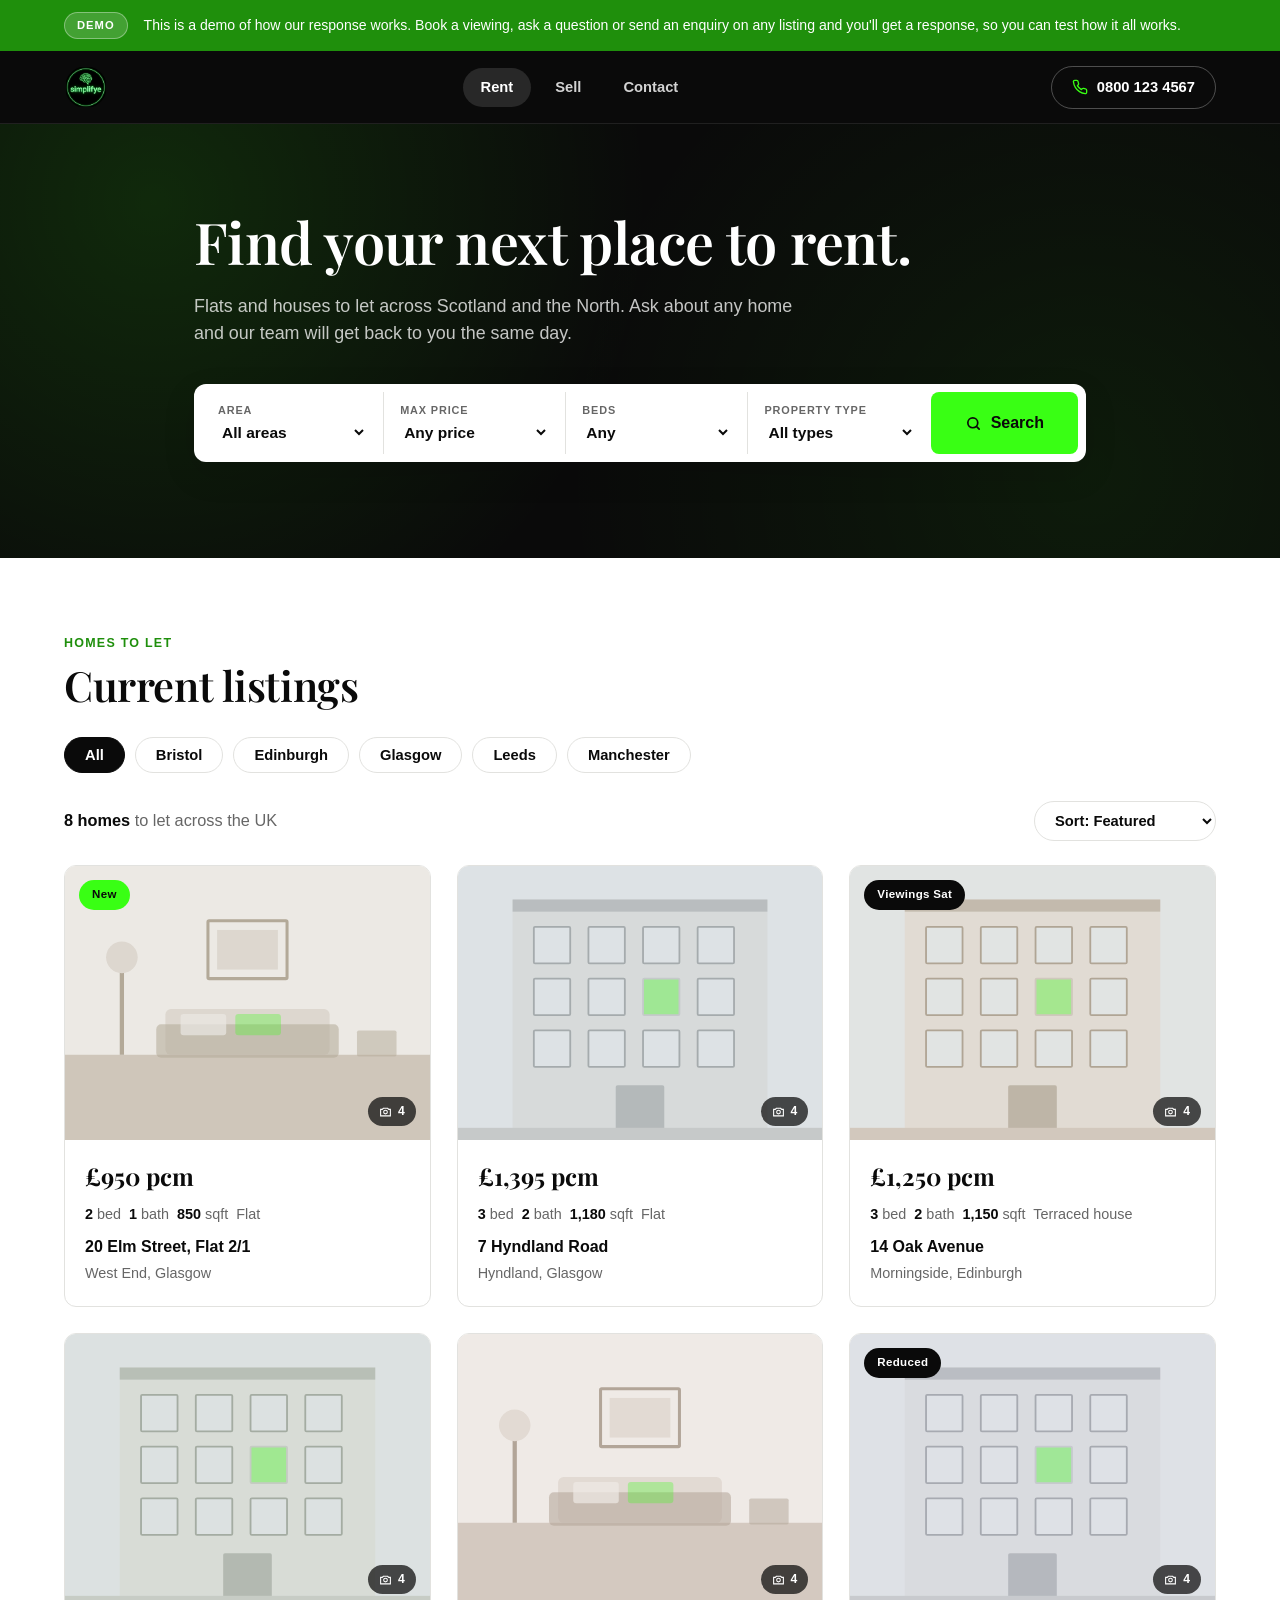
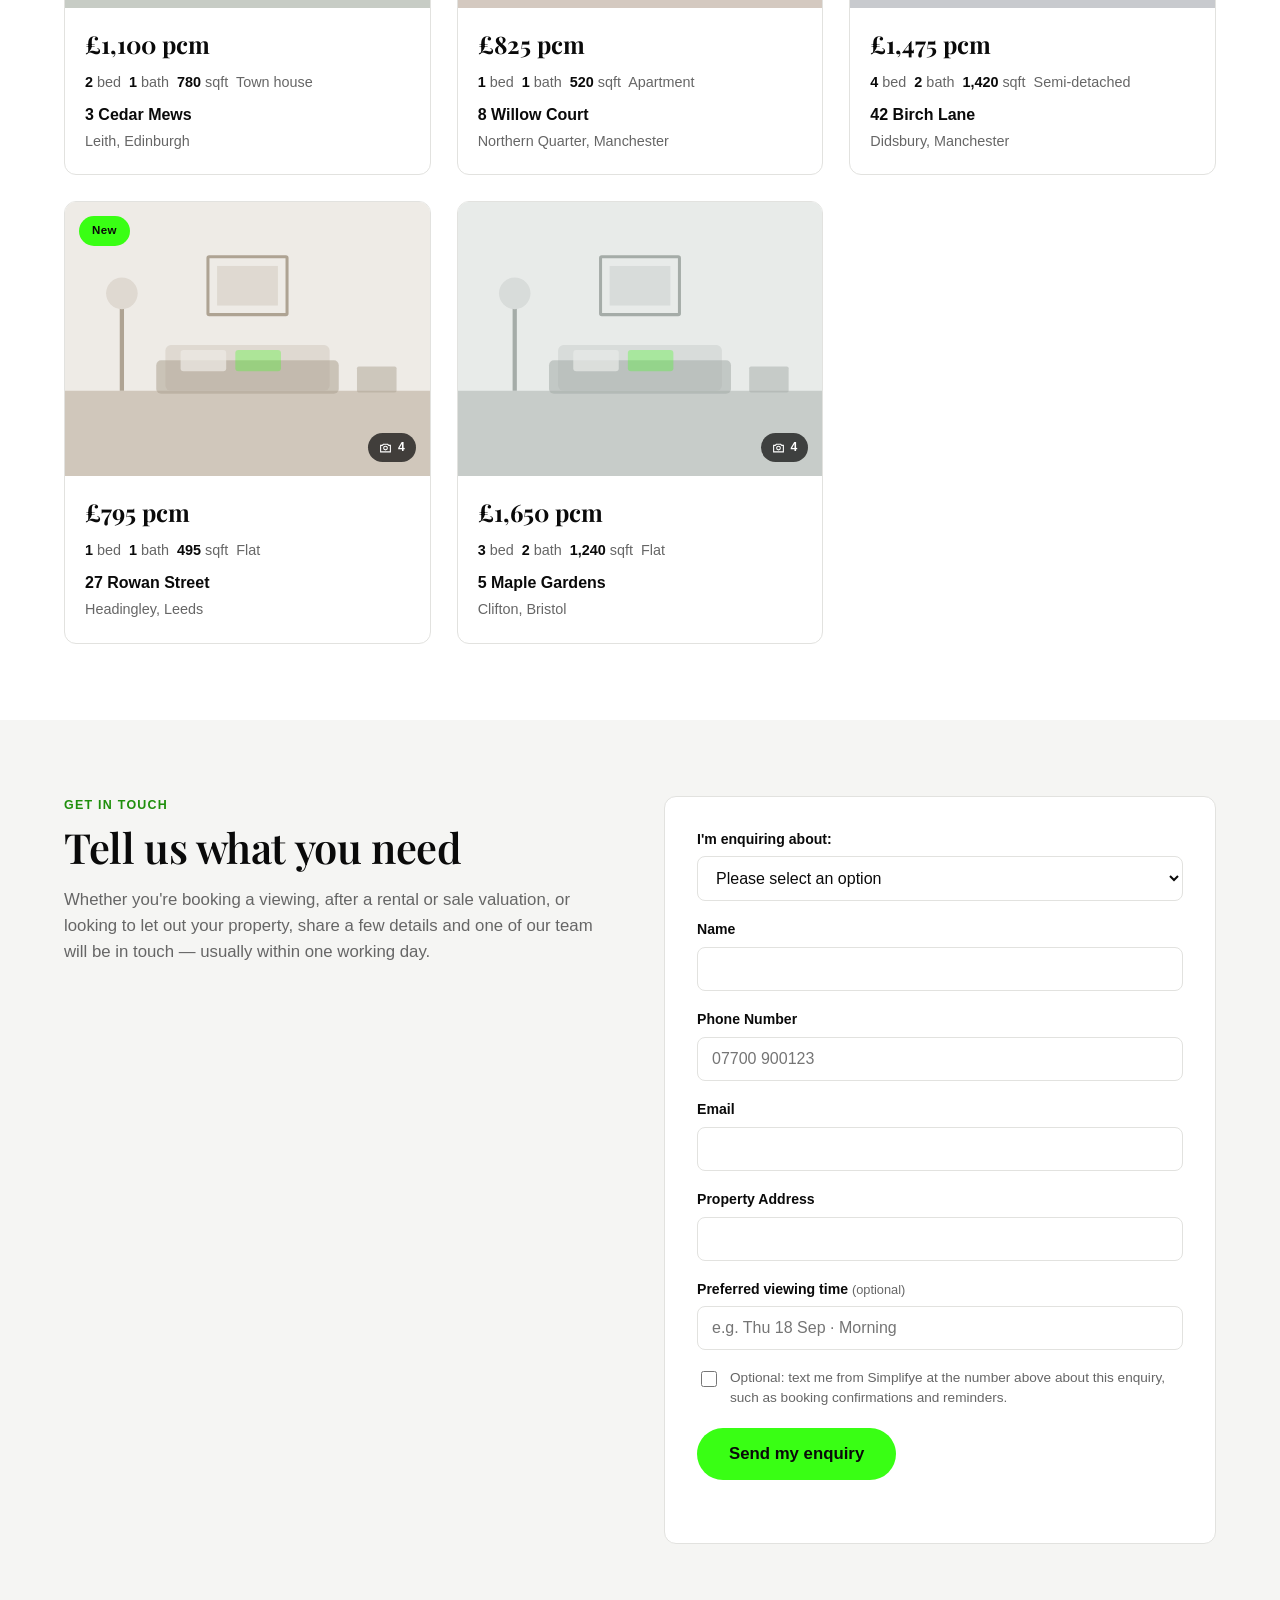
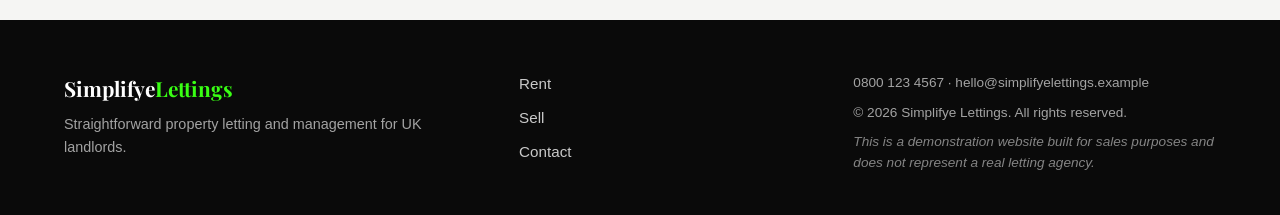
==== commit b2d857d5: "Simplify the homepage and add a Sell enquiry path The site demos an AI phone receptionist, not a ful" ====
--- a/index.html
+++ b/index.html
@@ -28,7 +28,7 @@
 
     <nav class="main-nav" aria-label="Main navigation">
       <a href="#homes" class="nav-pill nav-pill-active">Rent</a>
-      <a href="#landlords" class="nav-pill">Landlords</a>
+      <a href="?intent=sale#contact" class="nav-pill" data-intent="sale">Sell</a>
       <a href="#contact" class="nav-pill">Contact</a>
     </nav>
 
@@ -121,154 +121,6 @@
     </div>
   </section>
 
-  <!-- WHY LANDLORDS CHOOSE US -->
-  <section class="section section-alt" id="landlords">
-    <div class="container">
-      <p class="eyebrow">For landlords</p>
-      <h2 class="section-title">Why landlords choose Simplifye</h2>
-      <p class="section-lead">
-        We built Simplifye around the things landlords tell us matter most — being easy to
-        reach, easy to understand, and easy to trust.
-      </p>
-
-      <div class="benefits-grid">
-        <div class="benefit-card">
-          <div class="benefit-icon">⚡</div>
-          <h3>We reply fast</h3>
-          <p>Enquiries and tenant issues get a same-day response, not a same-week one.
-          A quiet phone line shouldn't be the reason a good tenant walks away.</p>
-        </div>
-
-        <div class="benefit-card">
-          <div class="benefit-icon">💷</div>
-          <h3>No upfront fees</h3>
-          <p>You don't pay a penny in setup costs. Our fee only kicks in once your
-          property is successfully let, so we're motivated to get it right, quickly.</p>
-        </div>
-
-        <div class="benefit-card">
-          <div class="benefit-icon">📍</div>
-          <h3>Genuine local expertise</h3>
-          <p>Our team knows the streets, the schools and the rental demand in your
-          area — not just the national averages a spreadsheet can tell you.</p>
-        </div>
-
-        <div class="benefit-card">
-          <div class="benefit-icon">💻</div>
-          <h3>Technology-led, not tech-only</h3>
-          <p>Track viewings, applications and rent statements online whenever you like —
-          backed by a real property manager whenever you need to talk to one.</p>
-        </div>
-      </div>
-    </div>
-  </section>
-
-  <!-- PACKAGES -->
-  <section class="section" id="packages">
-    <div class="container">
-      <p class="eyebrow">Our packages</p>
-      <h2 class="section-title">Choose the level of support that suits you</h2>
-      <p class="section-lead">
-        Whether you want to stay hands-on or hand everything over, we have a package built
-        around how involved you want to be.
-      </p>
-
-      <div class="packages-grid">
-        <div class="package-card">
-          <h3>Tenant Find</h3>
-          <p class="package-tagline">You manage the tenancy, we find the tenant.</p>
-          <p>We market your property, arrange viewings and thoroughly reference prospective
-          tenants, then hand over a ready-to-sign tenancy — leaving the day-to-day to you.</p>
-        </div>
-
-        <div class="package-card package-featured">
-          <span class="package-badge">Most popular</span>
-          <h3>Rent Collect</h3>
-          <p class="package-tagline">We find your tenant and keep the rent on track.</p>
-          <p>Everything in Tenant Find, plus we collect the rent each month, chase any late
-          payments, and keep you posted with clear statements — so cash flow stays predictable.</p>
-        </div>
-
-        <div class="package-card">
-          <h3>Fully Managed</h3>
-          <p class="package-tagline">We handle it all, start to finish.</p>
-          <p>From marketing and referencing through to maintenance, inspections and renewals,
-          our team looks after your property as if it were our own — so you don't have to.</p>
-        </div>
-      </div>
-
-      <div class="table-wrap">
-        <table class="comparison-table">
-          <caption class="sr-only">Comparison of Simplifye Lettings service packages</caption>
-          <thead>
-            <tr>
-              <th scope="col">Feature</th>
-              <th scope="col">Tenant Find</th>
-              <th scope="col">Rent Collect</th>
-              <th scope="col">Fully Managed</th>
-            </tr>
-          </thead>
-          <tbody>
-            <tr>
-              <th scope="row">Property marketing &amp; viewings</th>
-              <td class="tick">✓</td>
-              <td class="tick">✓</td>
-              <td class="tick">✓</td>
-            </tr>
-            <tr>
-              <th scope="row">Tenant referencing &amp; right-to-rent checks</th>
-              <td class="tick">✓</td>
-              <td class="tick">✓</td>
-              <td class="tick">✓</td>
-            </tr>
-            <tr>
-              <th scope="row">Tenancy agreement &amp; deposit registration</th>
-              <td class="tick">✓</td>
-              <td class="tick">✓</td>
-              <td class="tick">✓</td>
-            </tr>
-            <tr>
-              <th scope="row">Monthly rent collection</th>
-              <td class="cross">—</td>
-              <td class="tick">✓</td>
-              <td class="tick">✓</td>
-            </tr>
-            <tr>
-              <th scope="row">Late payment chasing</th>
-              <td class="cross">—</td>
-              <td class="tick">✓</td>
-              <td class="tick">✓</td>
-            </tr>
-            <tr>
-              <th scope="row">Routine property inspections</th>
-              <td class="cross">—</td>
-              <td class="cross">—</td>
-              <td class="tick">✓</td>
-            </tr>
-            <tr>
-              <th scope="row">Maintenance &amp; contractor coordination</th>
-              <td class="cross">—</td>
-              <td class="cross">—</td>
-              <td class="tick">✓</td>
-            </tr>
-            <tr>
-              <th scope="row">Tenancy renewals &amp; rent reviews</th>
-              <td class="cross">—</td>
-              <td class="cross">—</td>
-              <td class="tick">✓</td>
-            </tr>
-            <tr>
-              <th scope="row">Dedicated property manager</th>
-              <td class="cross">—</td>
-              <td class="cross">—</td>
-              <td class="tick">✓</td>
-            </tr>
-          </tbody>
-        </table>
-      </div>
-    </div>
-  </section>
-
   <!-- CONTACT -->
   <section class="section section-alt" id="contact">
     <div class="container contact-inner">
@@ -276,9 +128,9 @@
         <p class="eyebrow">Get in touch</p>
         <h2 class="section-title">Tell us what you need</h2>
         <p class="section-lead">
-          Whether you're booking a viewing, after a rental valuation, or looking to let out
-          your property, share a few details and one of our team will be in touch — usually
-          within one working day.
+          Whether you're booking a viewing, after a rental or sale valuation, or looking to
+          let out your property, share a few details and one of our team will be in touch —
+          usually within one working day.
         </p>
       </div>
 
@@ -289,6 +141,7 @@
             <option value="" disabled selected>Please select an option</option>
             <option value="viewing">Booking a viewing</option>
             <option value="valuation">Getting a rental valuation</option>
+            <option value="sale_valuation">Getting a sale valuation</option>
             <option value="landlord_letting">Letting out my property</option>
           </select>
         </div>
@@ -344,8 +197,7 @@
 
     <nav class="footer-nav" aria-label="Footer navigation">
       <a href="#homes">Rent</a>
-      <a href="#landlords">Landlords</a>
-      <a href="#packages">Packages</a>
+      <a href="?intent=sale#contact" data-intent="sale">Sell</a>
       <a href="#contact">Contact</a>
     </nav>
 
--- a/css/styles.css
+++ b/css/styles.css
@@ -474,125 +474,6 @@
   font-size: 1.05rem;
 }
 
-/* ---------- Benefits ---------- */
-.benefits-grid {
-  display: grid;
-  grid-template-columns: repeat(auto-fit, minmax(230px, 1fr));
-  gap: 24px;
-  margin-top: 32px;
-}
-
-.benefit-card {
-  background: var(--color-white);
-  border: 1px solid var(--color-border);
-  border-radius: var(--radius);
-  padding: 28px 24px;
-}
-
-.benefit-icon { font-size: 1.6rem; margin-bottom: 12px; }
-
-.benefit-card h3 { font-size: 1.15rem; margin-bottom: 8px; }
-
-.benefit-card p {
-  color: var(--color-grey);
-  font-size: 0.95rem;
-  margin-bottom: 0;
-}
-
-/* ---------- Packages ---------- */
-.packages-grid {
-  display: grid;
-  grid-template-columns: repeat(auto-fit, minmax(250px, 1fr));
-  gap: 24px;
-  margin-top: 32px;
-}
-
-.package-card {
-  position: relative;
-  background: var(--color-white);
-  border: 1px solid var(--color-border);
-  border-radius: var(--radius);
-  padding: 32px 28px;
-}
-
-.package-featured {
-  border-color: var(--color-accent-deep);
-  box-shadow: 0 8px 24px rgba(31, 143, 12, 0.12);
-}
-
-.package-badge {
-  position: absolute;
-  top: -12px;
-  left: 28px;
-  background: var(--color-accent);
-  color: var(--color-ink);
-  font-size: 0.72rem;
-  font-weight: 700;
-  text-transform: uppercase;
-  letter-spacing: 0.05em;
-  padding: 5px 13px;
-  border-radius: 999px;
-}
-
-.package-card h3 { font-size: 1.35rem; color: var(--color-ink); }
-
-.package-tagline {
-  font-weight: 600;
-  color: var(--color-accent-deep);
-  font-size: 0.95rem;
-  margin-bottom: 12px;
-}
-
-.package-card p:not(.package-tagline) {
-  color: var(--color-grey);
-  font-size: 0.95rem;
-  margin-bottom: 0;
-}
-
-/* ---------- Comparison table ---------- */
-.table-wrap {
-  margin-top: 48px;
-  overflow-x: auto;
-  border: 1px solid var(--color-border);
-  border-radius: var(--radius);
-  background: var(--color-white);
-}
-
-.comparison-table {
-  width: 100%;
-  border-collapse: collapse;
-  min-width: 560px;
-  font-size: 0.95rem;
-}
-
-.comparison-table th,
-.comparison-table td {
-  padding: 14px 18px;
-  text-align: center;
-  border-bottom: 1px solid var(--color-border);
-}
-
-.comparison-table thead th {
-  background: var(--color-ink);
-  color: var(--color-white);
-  font-weight: 600;
-  font-family: var(--font-body);
-}
-
-.comparison-table thead th:first-child { text-align: left; }
-
-.comparison-table th[scope="row"] {
-  text-align: left;
-  font-weight: 500;
-  color: var(--color-ink);
-}
-
-.comparison-table tbody tr:last-child td,
-.comparison-table tbody tr:last-child th { border-bottom: none; }
-
-.comparison-table .tick { color: var(--color-accent-deep); font-weight: 700; }
-.comparison-table .cross { color: #bdbdb8; }
-
 /* ---------- Forms ---------- */
 .contact-inner {
   display: grid;
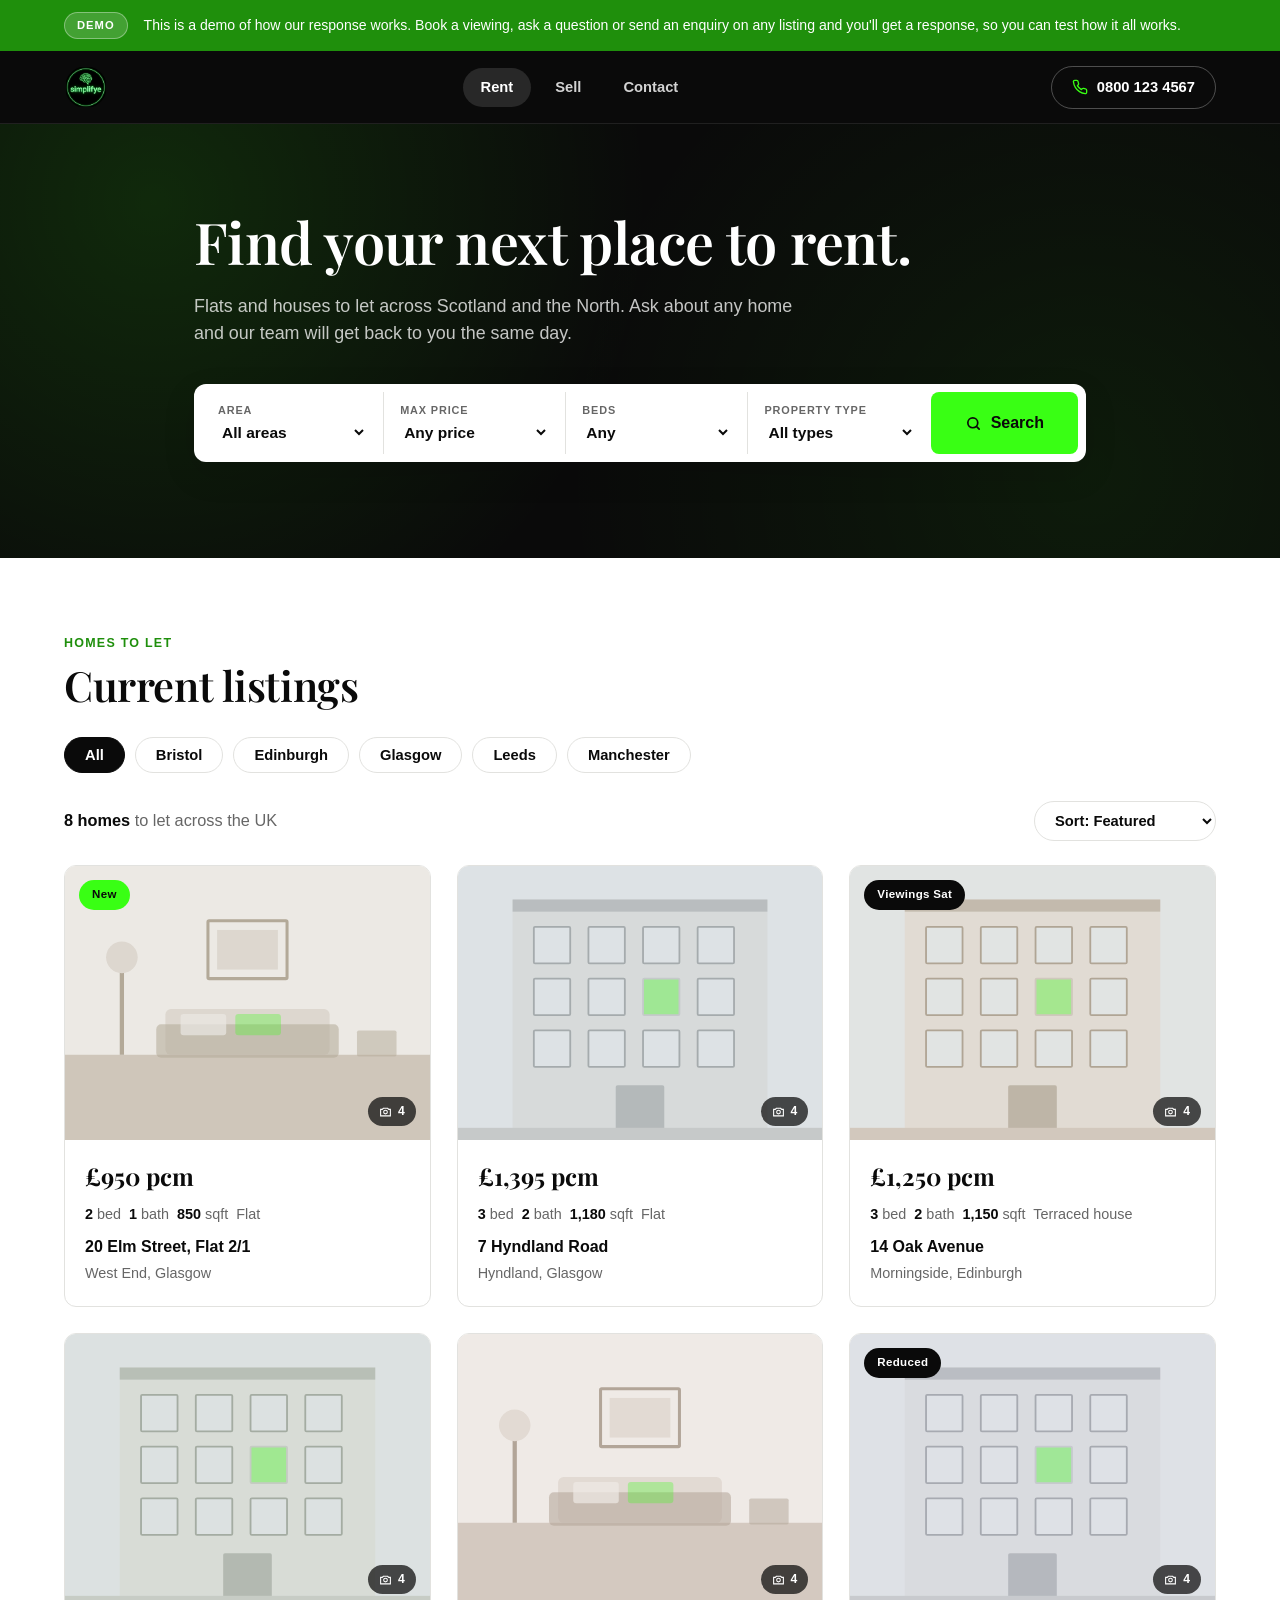
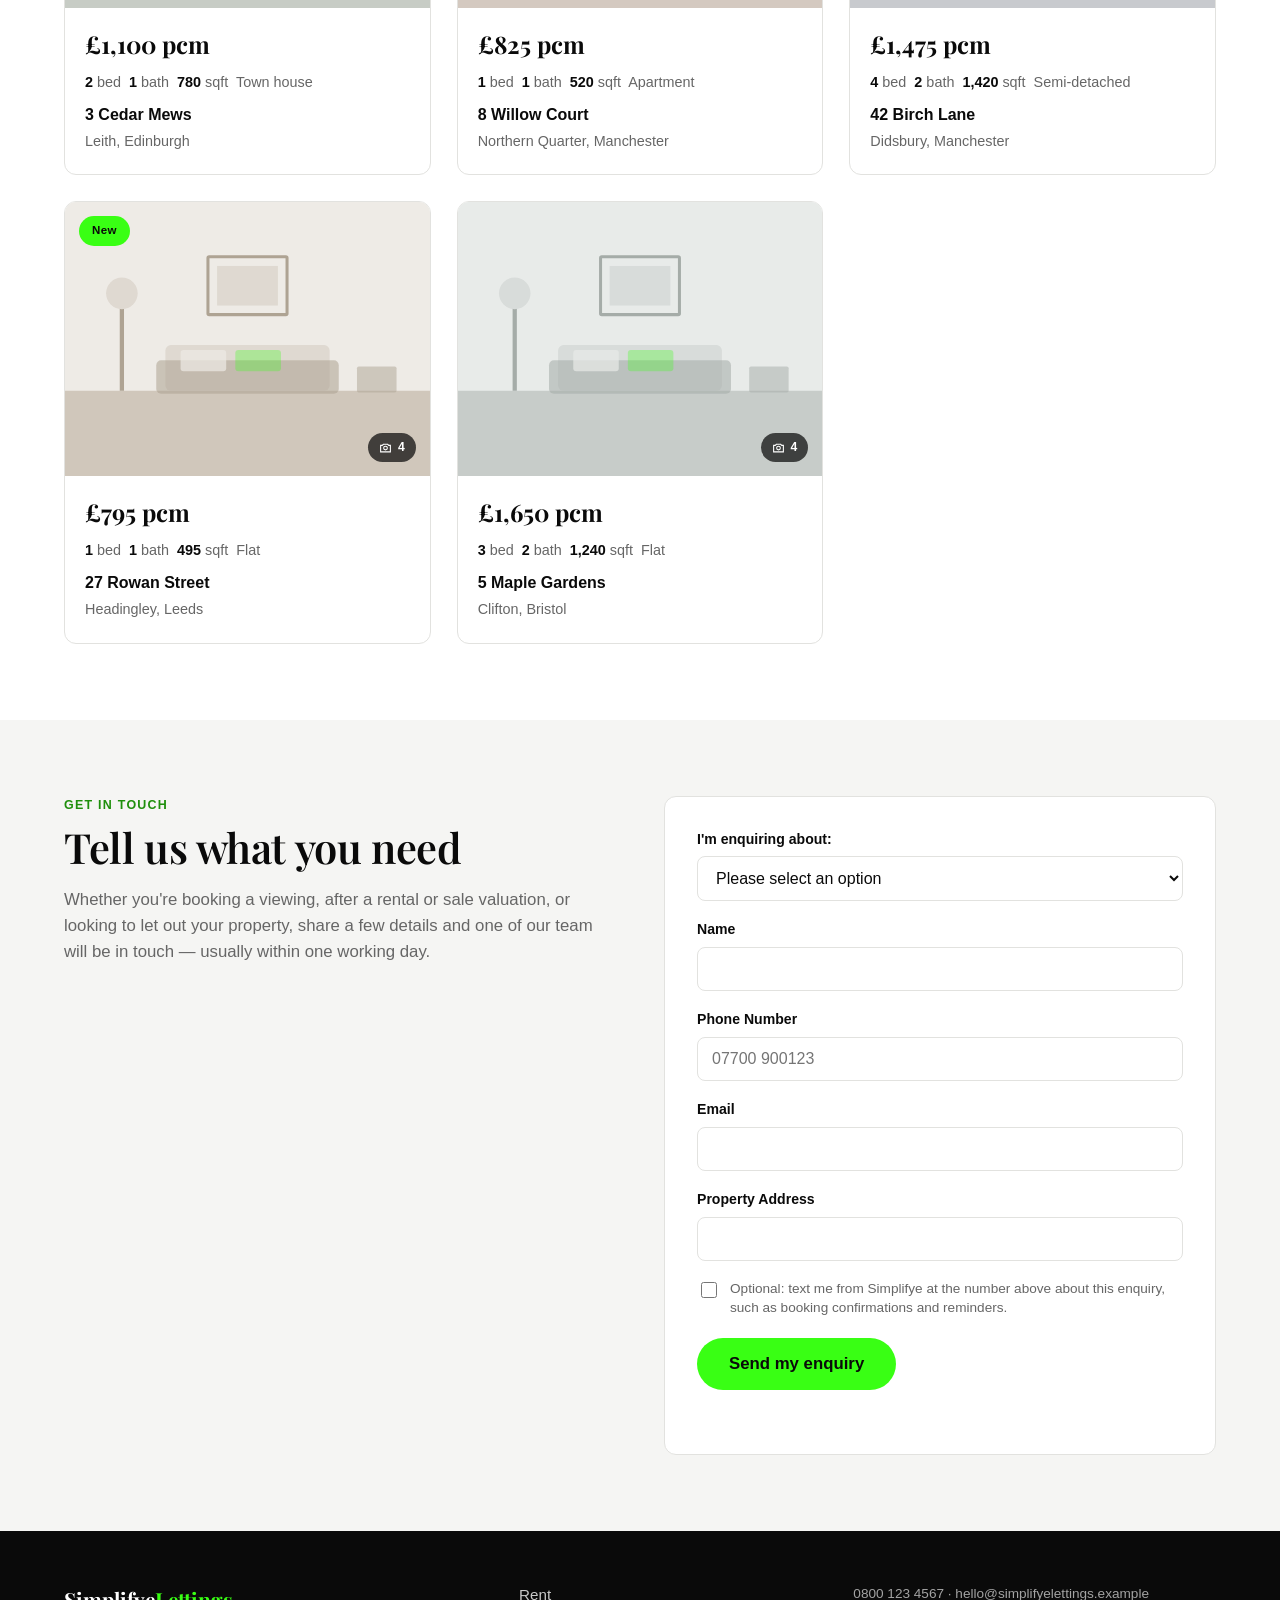
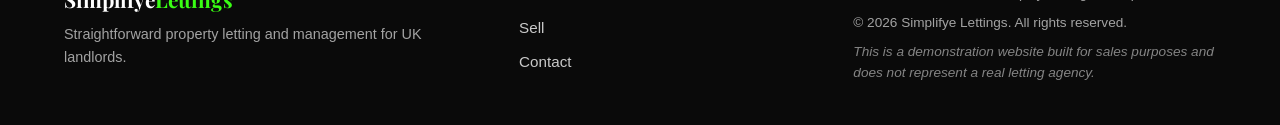
==== commit fd952de7: "Show the preferred time field only for viewing enquiries The homepage form also covers rental valuat" ====
--- a/index.html
+++ b/index.html
@@ -166,8 +166,8 @@
           <input type="text" id="property" name="property" autocomplete="street-address" required>
         </div>
 
-        <div class="form-row">
-          <label for="preferred-viewing">Preferred viewing time <span class="optional-tag">(optional)</span></label>
+        <div class="form-row" id="preferred-time-row" hidden>
+          <label for="preferred-viewing">Preferred time <span class="optional-tag">(optional)</span></label>
           <input type="text" id="preferred-viewing" name="preferred_viewing_time" placeholder="e.g. Thu 18 Sep · Morning">
         </div>
 
--- a/css/styles.css
+++ b/css/styles.css
@@ -496,6 +496,9 @@
   margin-bottom: 18px;
 }
 
+/* display:flex above would otherwise beat the UA stylesheet's [hidden] rule */
+.form-row[hidden] { display: none; }
+
 .form-row label {
   font-weight: 600;
   font-size: 0.88rem;
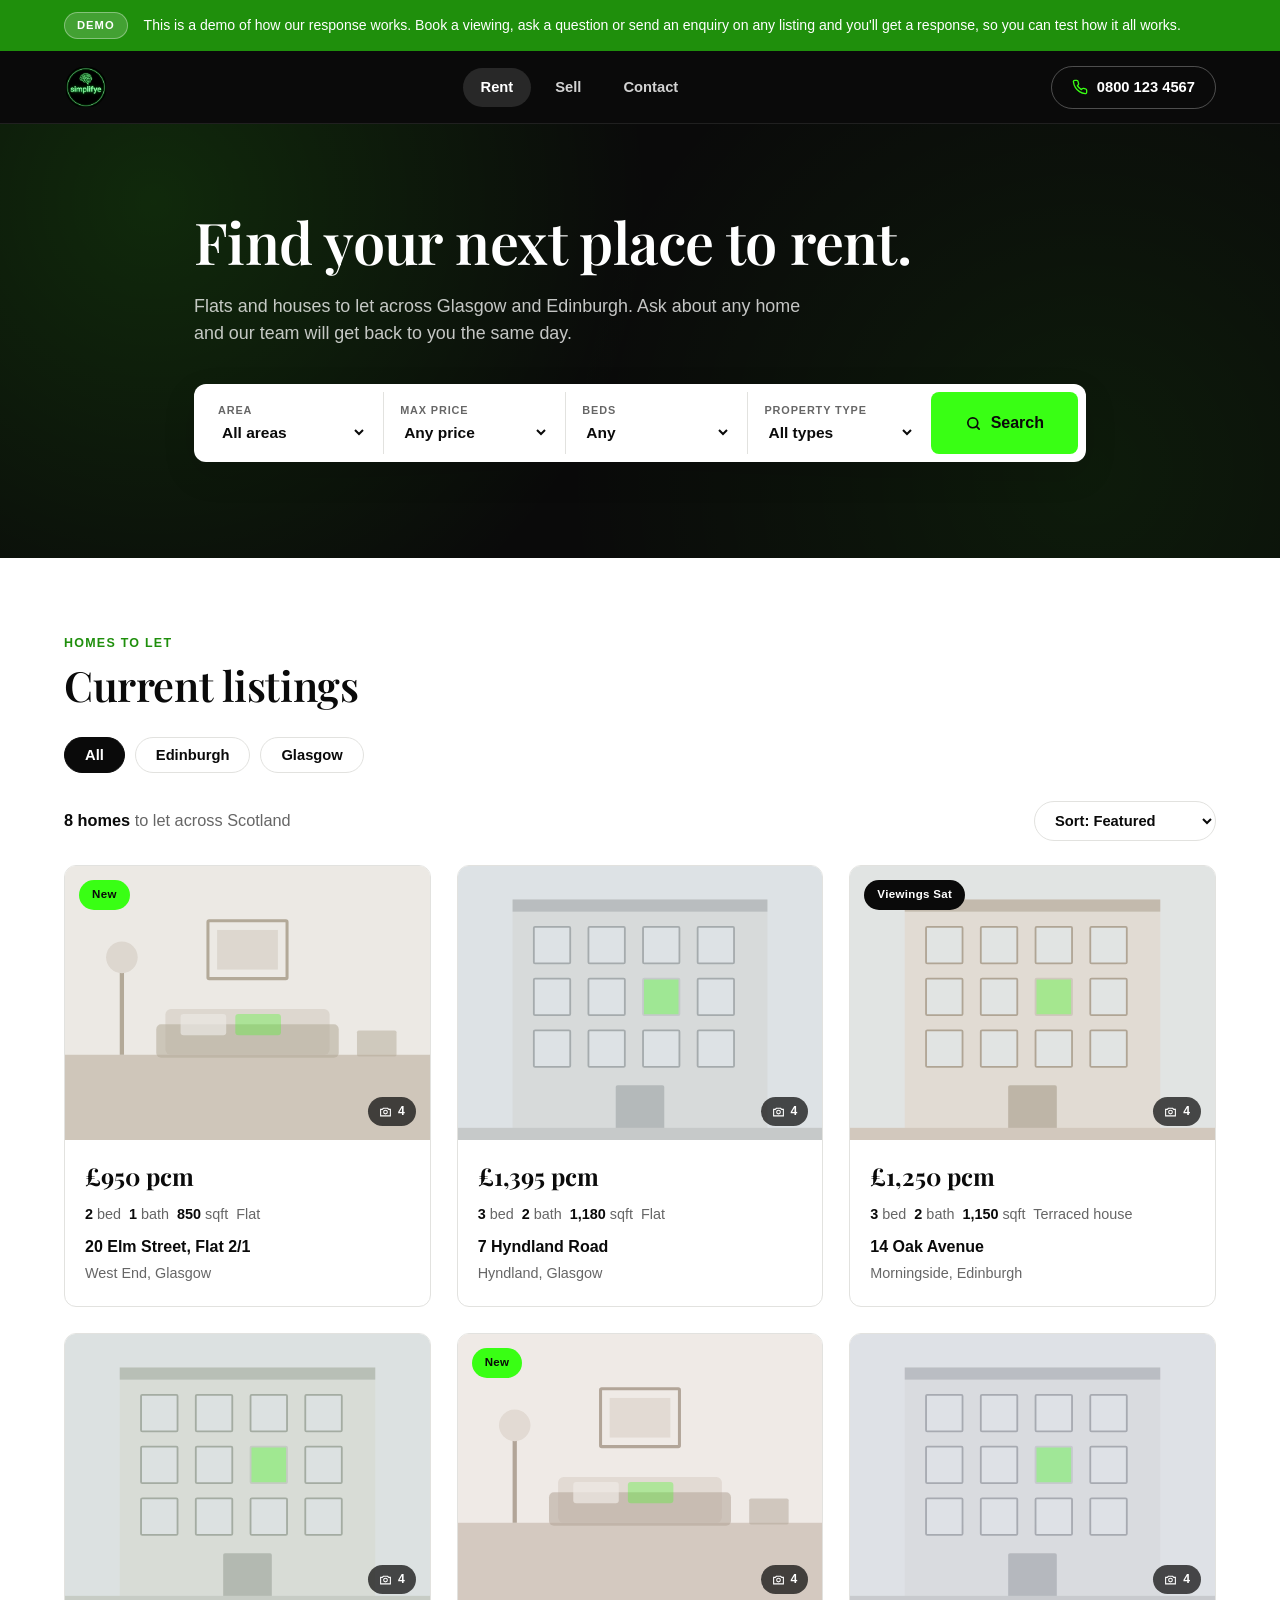
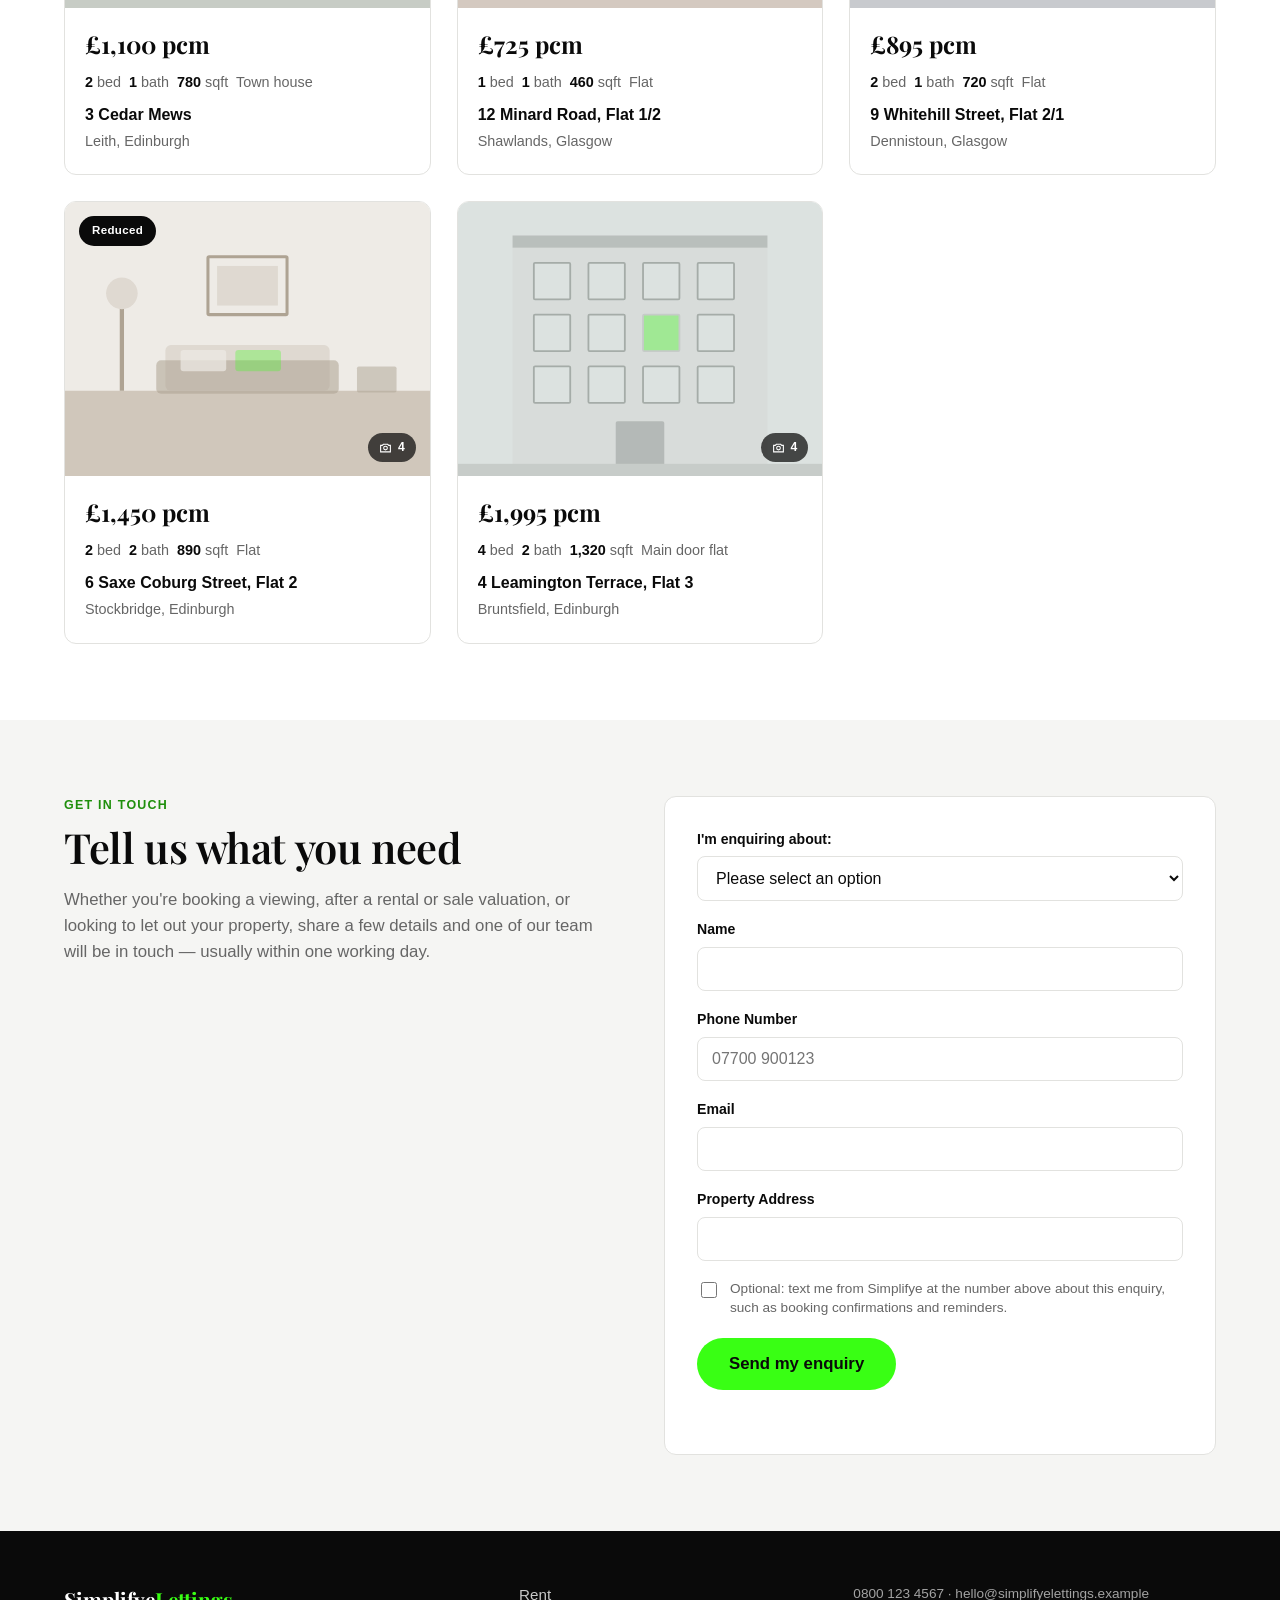
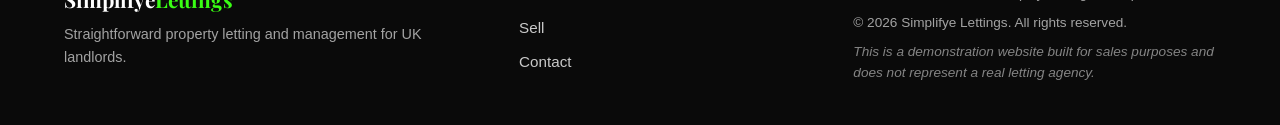
==== commit fbf1b443: "Narrow the listings to Glasgow and Edinburgh Replaces the Manchester, Leeds and Bristol properties w" ====
--- a/index.html
+++ b/index.html
@@ -3,8 +3,8 @@
 <head>
 <meta charset="UTF-8">
 <meta name="viewport" content="width=device-width, initial-scale=1.0">
-<title>Simplifye Lettings — Homes to let across the UK</title>
-<meta name="description" content="Browse homes to let with Simplifye Lettings. Book a viewing, ask a question, or get a free rental valuation — our team responds the same day.">
+<title>Simplifye Lettings — Homes to let in Glasgow and Edinburgh</title>
+<meta name="description" content="Browse homes to let in Glasgow and Edinburgh with Simplifye Lettings. Book a viewing, ask a question, or get a free rental valuation — our team responds the same day.">
 <link rel="preconnect" href="https://fonts.googleapis.com">
 <link rel="preconnect" href="https://fonts.gstatic.com" crossorigin>
 <link href="https://fonts.googleapis.com/css2?family=Playfair+Display:wght@500;600;700&display=swap" rel="stylesheet">
@@ -48,7 +48,7 @@
     <div class="container hero-inner">
       <h1>Find your next place to rent.</h1>
       <p class="hero-sub">
-        Flats and houses to let across Scotland and the North. Ask about any home and our
+        Flats and houses to let across Glasgow and Edinburgh. Ask about any home and our
         team will get back to you the same day.
       </p>
 
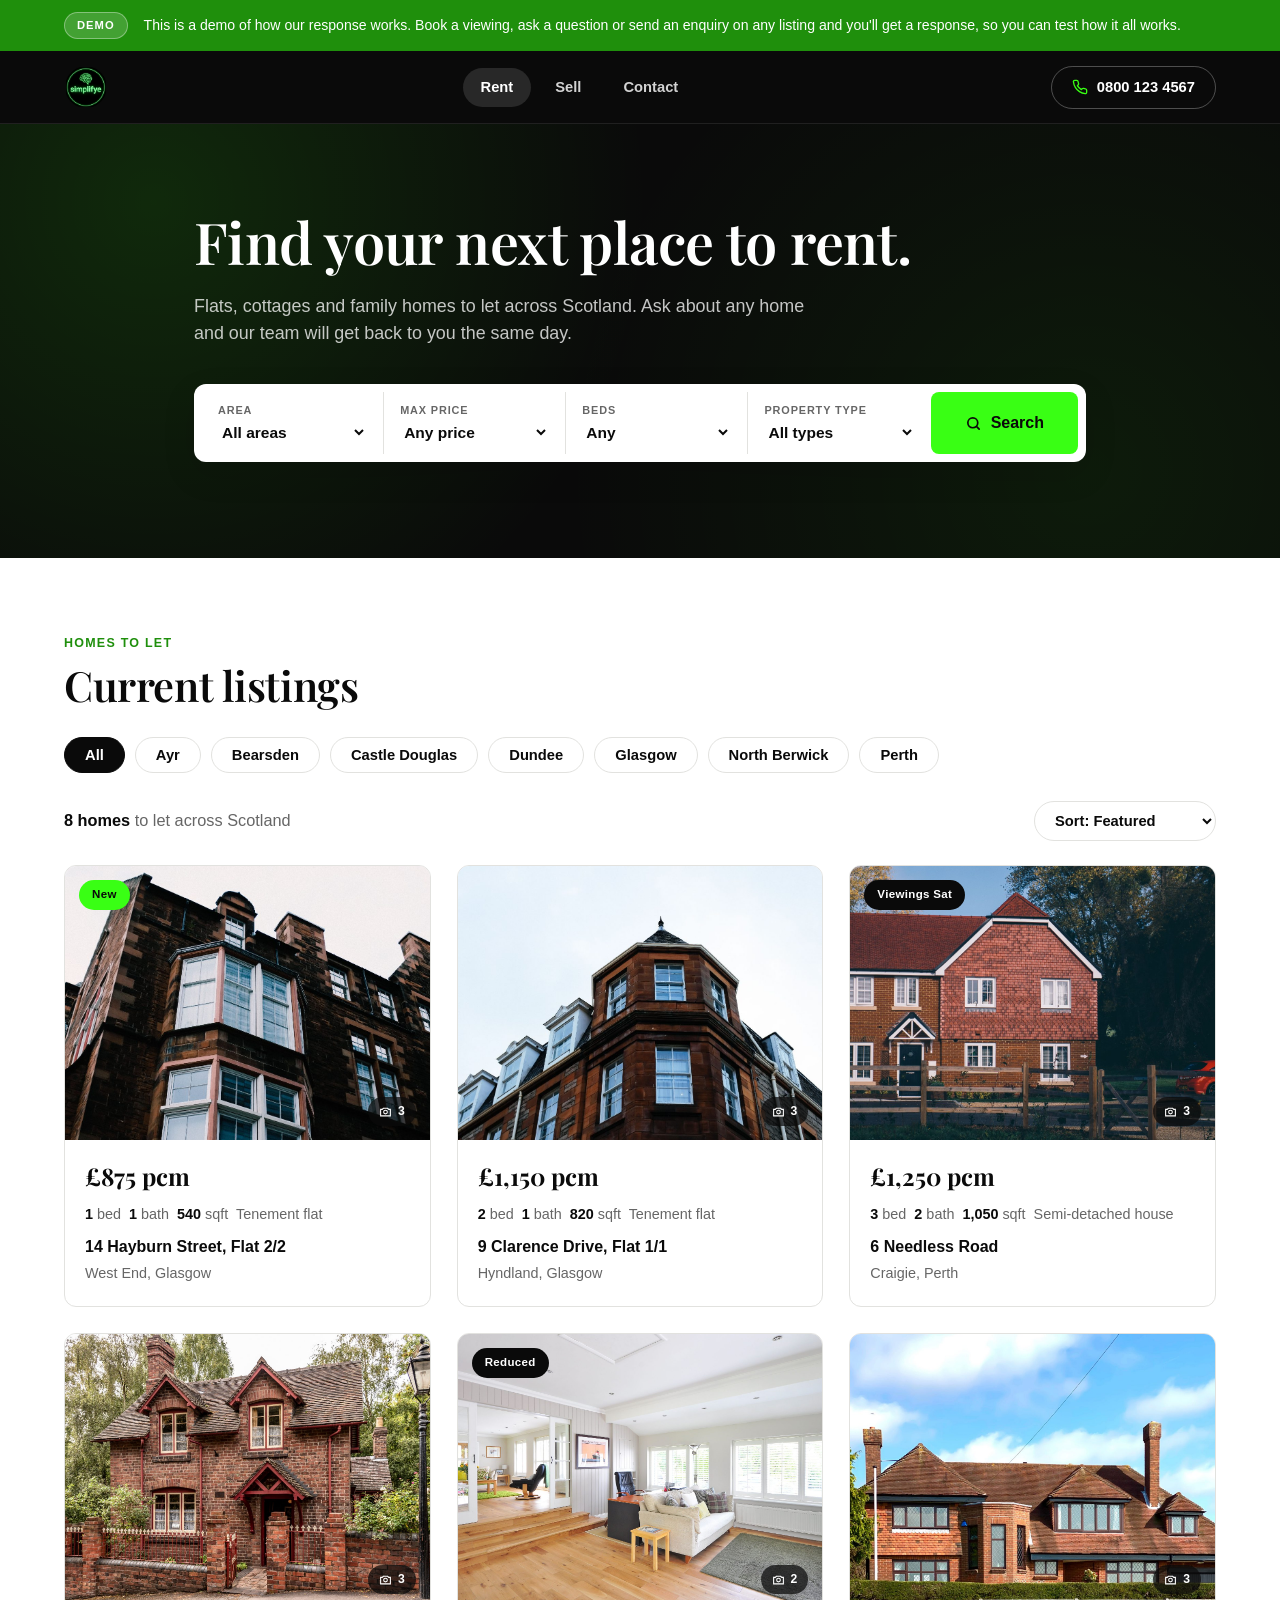
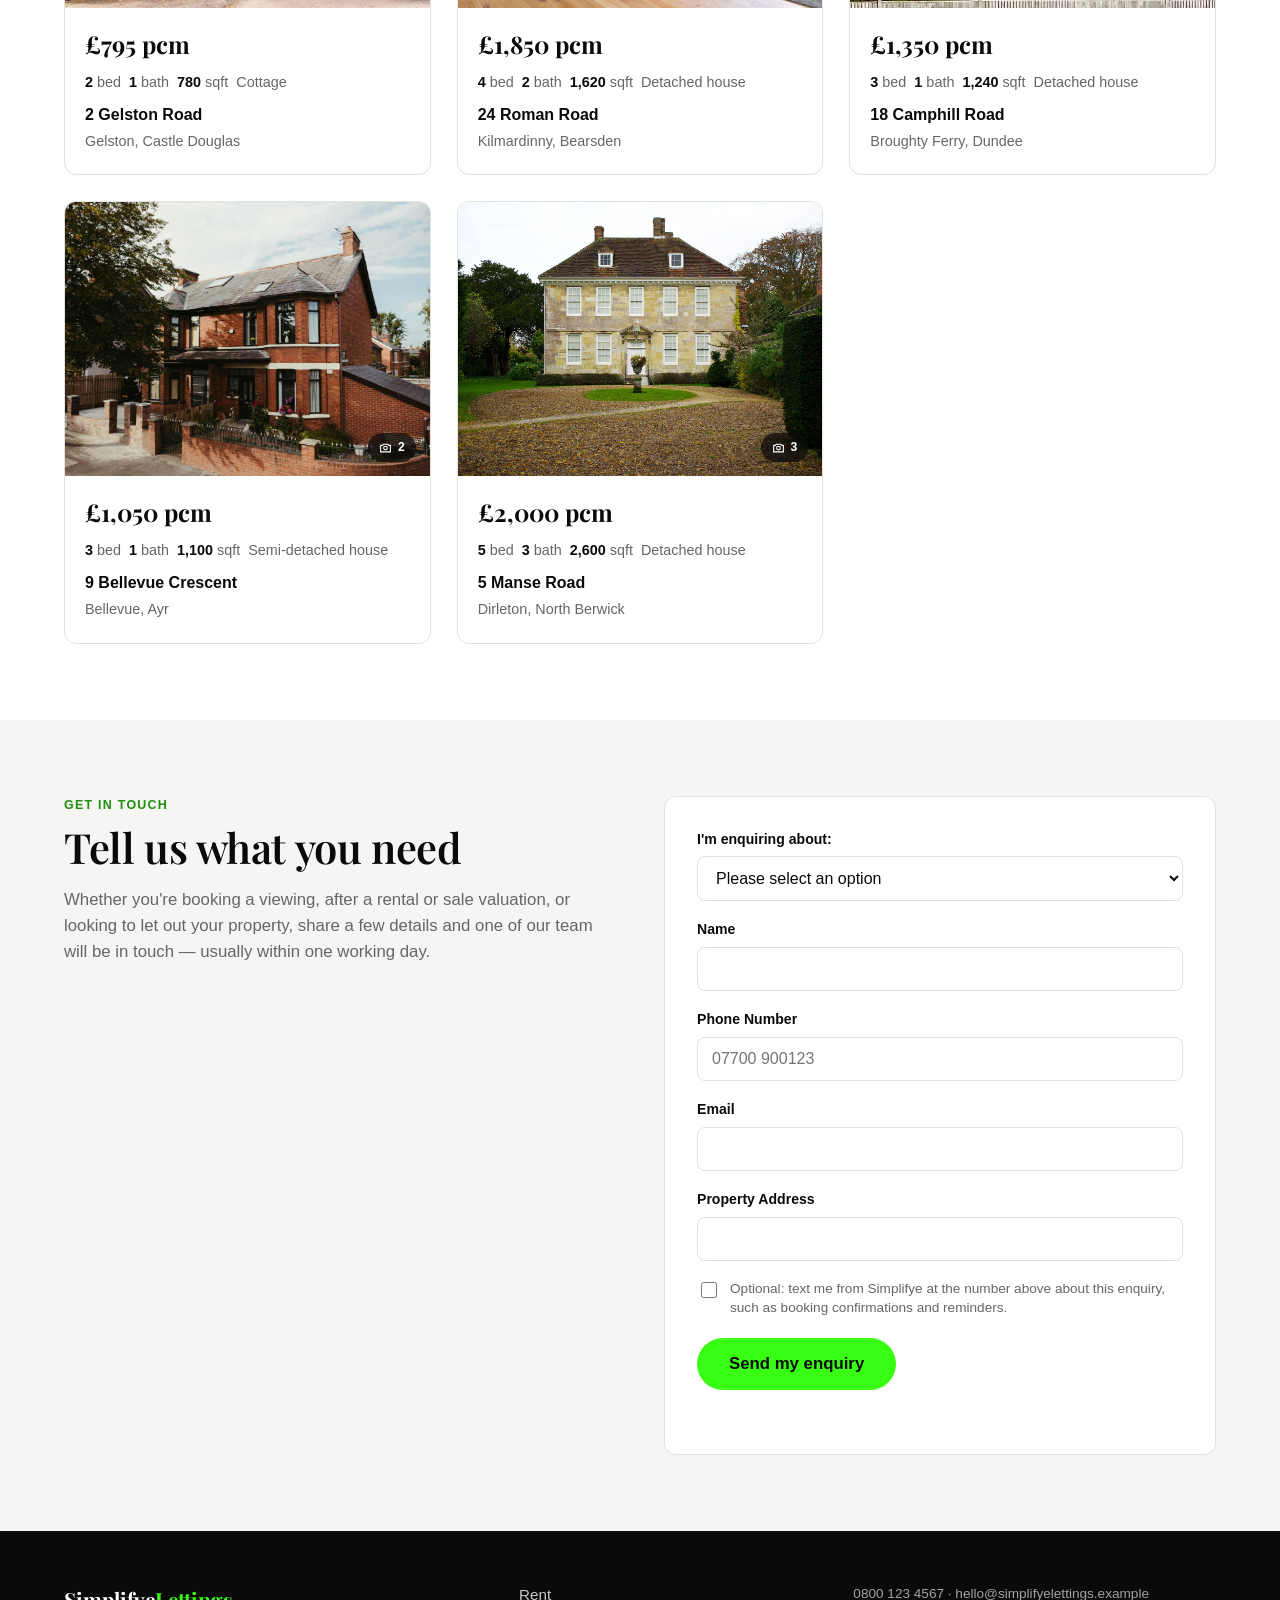
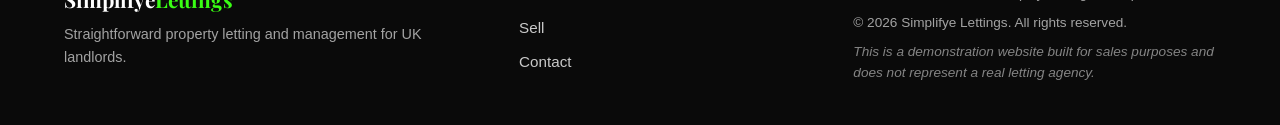
==== commit 1b972f7d: "Rewrite all eight listings from their photography Every listing now uses real photos, and its detail" ====
--- a/index.html
+++ b/index.html
@@ -3,8 +3,8 @@
 <head>
 <meta charset="UTF-8">
 <meta name="viewport" content="width=device-width, initial-scale=1.0">
-<title>Simplifye Lettings — Homes to let in Glasgow and Edinburgh</title>
-<meta name="description" content="Browse homes to let in Glasgow and Edinburgh with Simplifye Lettings. Book a viewing, ask a question, or get a free rental valuation — our team responds the same day.">
+<title>Simplifye Lettings — Homes to let across Scotland</title>
+<meta name="description" content="Browse homes to let across Scotland with Simplifye Lettings. Book a viewing, ask a question, or get a free rental valuation — our team responds the same day.">
 <link rel="preconnect" href="https://fonts.googleapis.com">
 <link rel="preconnect" href="https://fonts.gstatic.com" crossorigin>
 <link href="https://fonts.googleapis.com/css2?family=Playfair+Display:wght@500;600;700&display=swap" rel="stylesheet">
@@ -48,7 +48,7 @@
     <div class="container hero-inner">
       <h1>Find your next place to rent.</h1>
       <p class="hero-sub">
-        Flats and houses to let across Glasgow and Edinburgh. Ask about any home and our
+        Flats, cottages and family homes to let across Scotland. Ask about any home and our
         team will get back to you the same day.
       </p>
 
@@ -67,6 +67,7 @@
             <option value="1000">Up to £1,000 pcm</option>
             <option value="1250">Up to £1,250 pcm</option>
             <option value="1500">Up to £1,500 pcm</option>
+            <option value="2000">Up to £2,000 pcm</option>
           </select>
         </div>
         <div class="search-field">
--- a/css/styles.css
+++ b/css/styles.css
@@ -630,9 +630,11 @@
   border-radius: 999px;
 }
 
+/* Columns follow however many photos a listing has, rather than assuming four */
 .gallery-thumbs {
   display: grid;
-  grid-template-columns: repeat(4, minmax(0, 1fr));
+  grid-auto-flow: column;
+  grid-auto-columns: minmax(0, 1fr);
   gap: 12px;
   margin-top: 12px;
 }
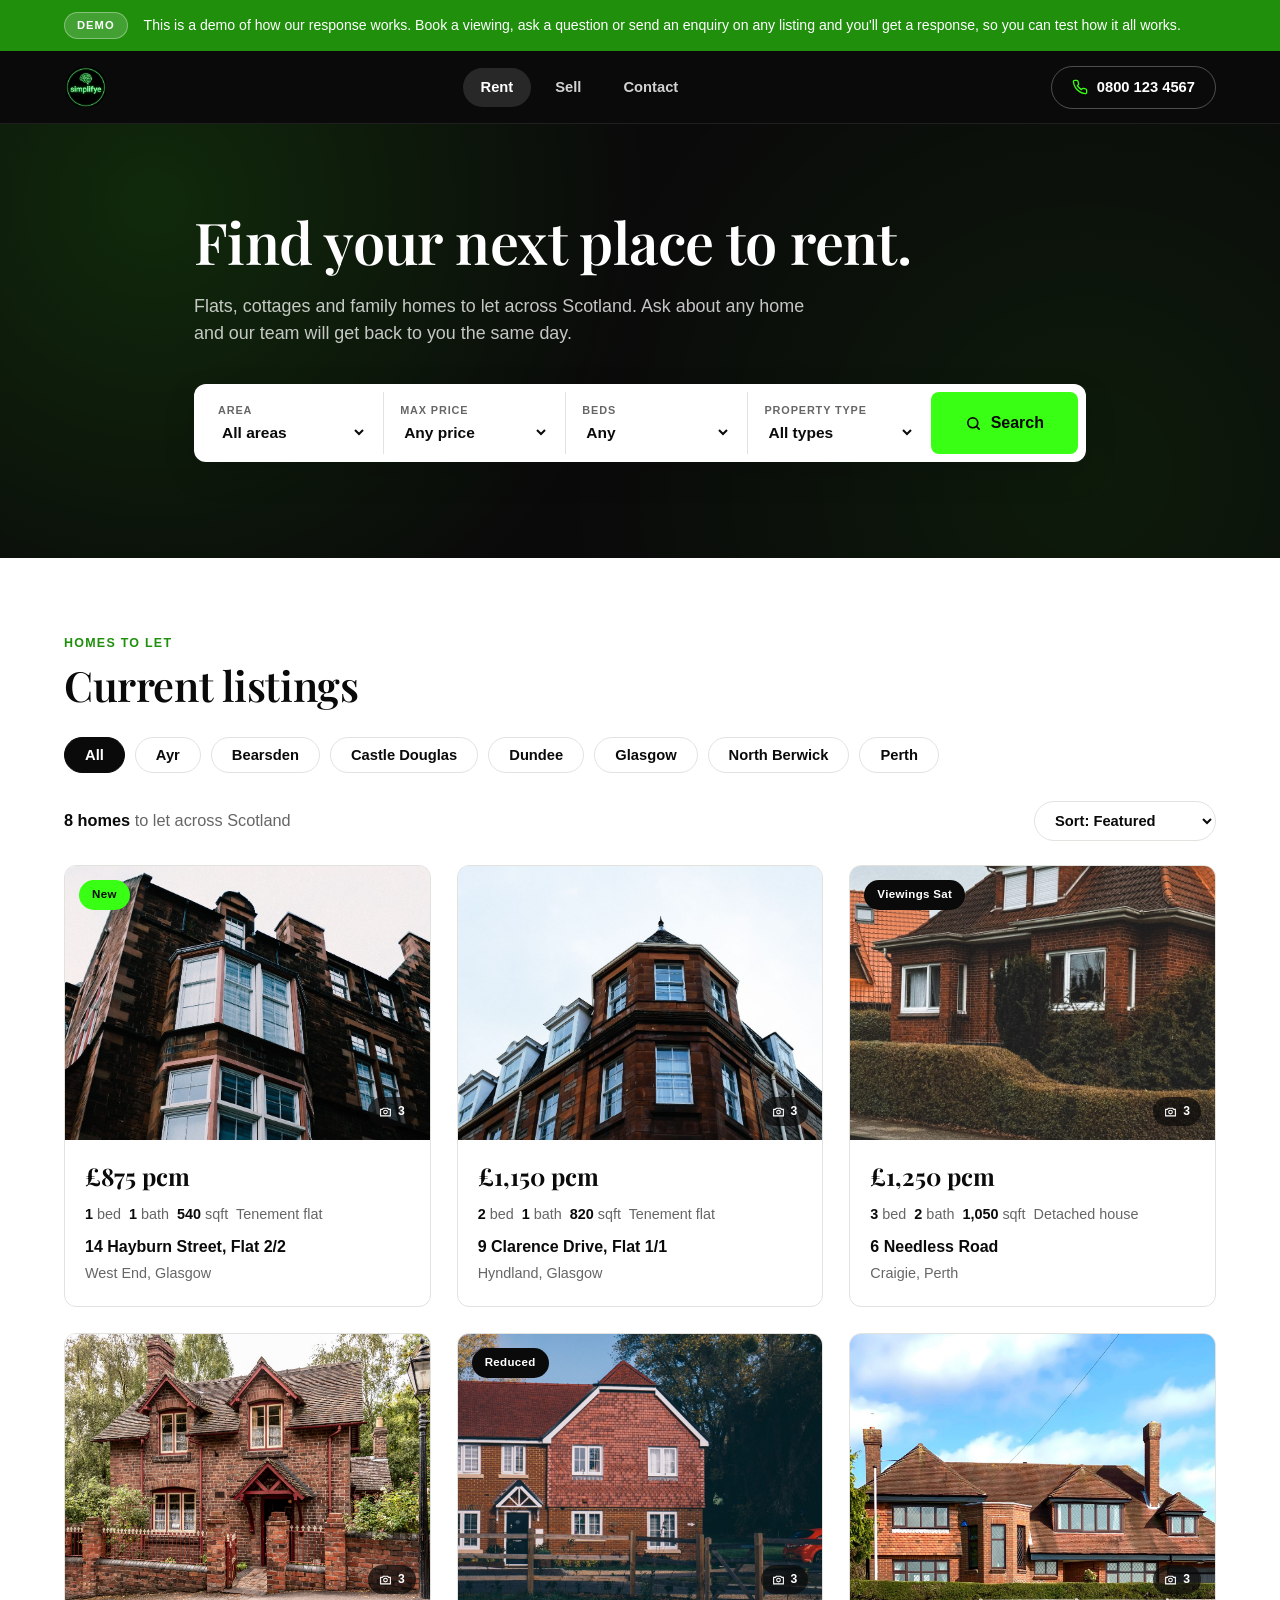
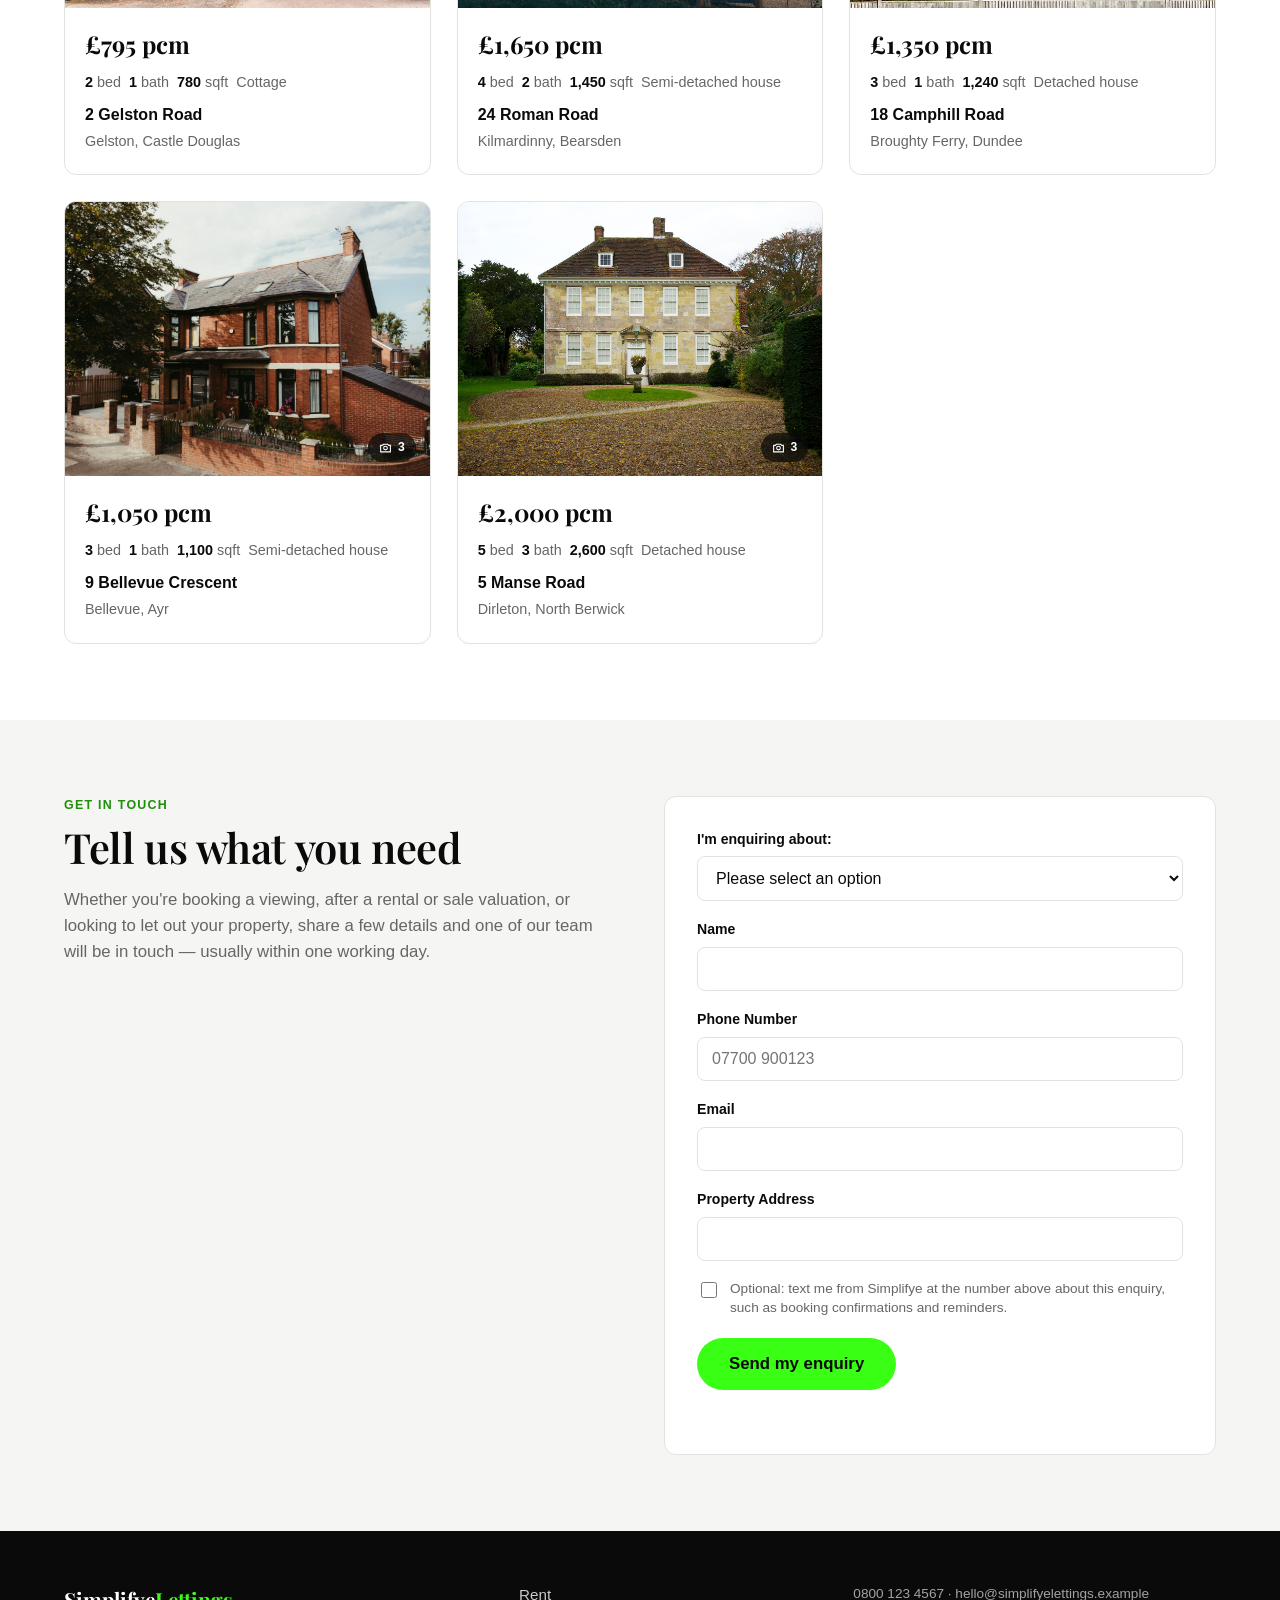
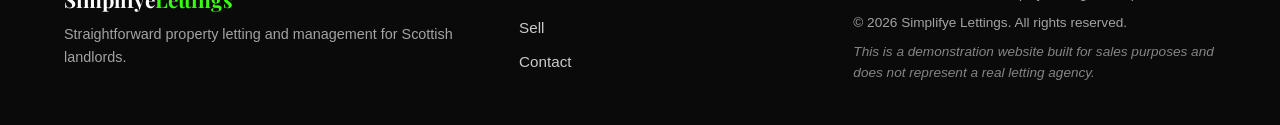
==== commit a8f79625: "Re-pull photos for the Perth, Bearsden and Ayr listings Each of the three folders was updated in Dri" ====
--- a/index.html
+++ b/index.html
@@ -193,7 +193,7 @@
   <div class="container footer-inner">
     <div class="footer-brand">
       <span class="logo logo-footer">Simplifye<span>Lettings</span></span>
-      <p>Straightforward property letting and management for UK landlords.</p>
+      <p>Straightforward property letting and management for Scottish landlords.</p>
     </div>
 
     <nav class="footer-nav" aria-label="Footer navigation">
